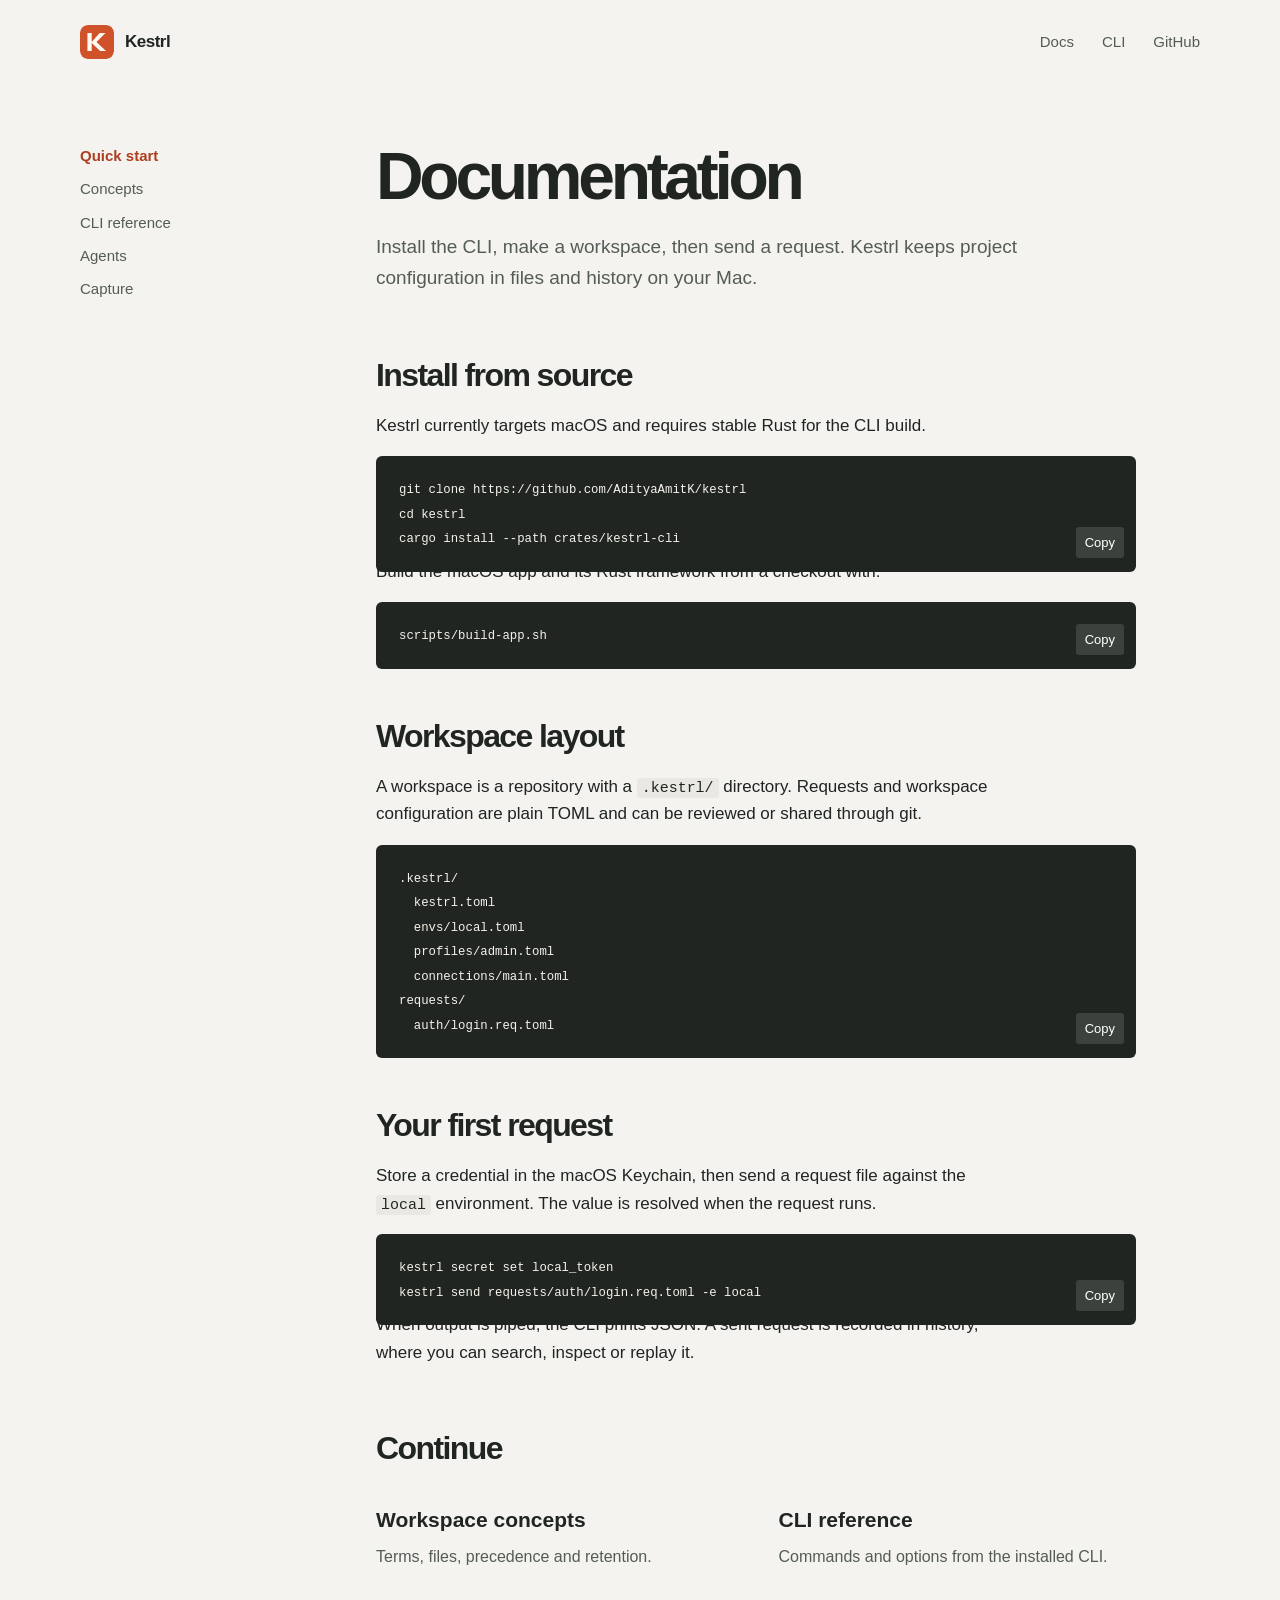
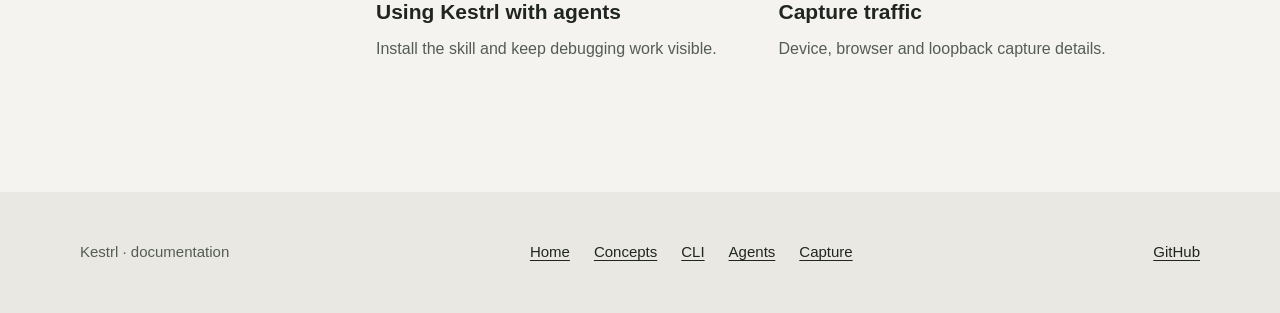
==== site/docs/index.html @ 94e78000 "Add static website and documentation" ====
<!doctype html>
<html lang="en"><head>
  <meta charset="utf-8"><meta name="viewport" content="width=device-width, initial-scale=1"><meta name="color-scheme" content="light">
  <meta name="description" content="Install Kestrl, create a workspace, and send your first request."><title>Documentation — Kestrl</title>
  <link rel="icon" href="../assets/mark.svg" type="image/svg+xml"><link rel="stylesheet" href="../style.css"><script src="../script.js" defer></script>
</head><body>
  <a class="skip-link" href="#main">Skip to content</a>
  <header class="site-header page"><a class="brand" href="../index.html"><img src="../assets/mark.svg" alt=""><span>Kestrl</span></a><nav class="nav" aria-label="Main navigation"><a href="index.html" aria-current="page">Docs</a><a class="optional" href="cli.html">CLI</a><a href="https://github.com/AdityaAmitK/kestrl">GitHub</a></nav></header>
  <main class="page doc-layout" id="main">
    <nav class="doc-nav" aria-label="Documentation"><a href="index.html" aria-current="page">Quick start</a><a href="concepts.html">Concepts</a><a href="cli.html">CLI reference</a><a href="agents.html">Agents</a><a href="capture.html">Capture</a></nav>
    <article class="doc-content">
      <h1>Documentation</h1><p class="lede">Install the CLI, make a workspace, then send a request. Kestrl keeps project configuration in files and history on your Mac.</p>
      <h2>Install from source</h2><p>Kestrl currently targets macOS and requires stable Rust for the CLI build.</p>
      <div class="code-block"><pre><code>git clone https://github.com/AdityaAmitK/kestrl
cd kestrl
cargo install --path crates/kestrl-cli</code></pre><div class="copy-row"><button class="copy-button" type="button" data-copy>Copy</button></div></div>
      <p>Build the macOS app and its Rust framework from a checkout with:</p>
      <div class="code-block"><pre><code>scripts/build-app.sh</code></pre><div class="copy-row"><button class="copy-button" type="button" data-copy>Copy</button></div></div>
      <h2>Workspace layout</h2><p>A workspace is a repository with a <code>.kestrl/</code> directory. Requests and workspace configuration are plain TOML and can be reviewed or shared through git.</p>
      <div class="code-block"><pre><code>.kestrl/
  kestrl.toml
  envs/local.toml
  profiles/admin.toml
  connections/main.toml
requests/
  auth/login.req.toml</code></pre><div class="copy-row"><button class="copy-button" type="button" data-copy>Copy</button></div></div>
      <h2>Your first request</h2><p>Store a credential in the macOS Keychain, then send a request file against the <code>local</code> environment. The value is resolved when the request runs.</p>
      <div class="code-block"><pre><code>kestrl secret set local_token
kestrl send requests/auth/login.req.toml -e local</code></pre><div class="copy-row"><button class="copy-button" type="button" data-copy>Copy</button></div></div>
      <p>When output is piped, the CLI prints JSON. A sent request is recorded in history, where you can search, inspect or replay it.</p>
      <h2>Continue</h2><div class="doc-index">
        <div><a href="concepts.html">Workspace concepts</a><p>Terms, files, precedence and retention.</p></div>
        <div><a href="cli.html">CLI reference</a><p>Commands and options from the installed CLI.</p></div>
        <div><a href="agents.html">Using Kestrl with agents</a><p>Install the skill and keep debugging work visible.</p></div>
        <div><a href="capture.html">Capture traffic</a><p>Device, browser and loopback capture details.</p></div>
      </div>
    </article>
  </main>
  <footer class="site-footer"><div class="page footer-row"><span>Kestrl · documentation</span><nav class="footer-links" aria-label="Footer navigation"><a href="../index.html">Home</a><a href="concepts.html">Concepts</a><a href="cli.html">CLI</a><a href="agents.html">Agents</a><a href="capture.html">Capture</a></nav><a href="https://github.com/AdityaAmitK/kestrl">GitHub</a></div></footer>
</body></html>
---- site/style.css ----
:root {
  color-scheme: light;
  --paper: #f4f3ef;
  --surface: #e9e8e2;
  --ink: #202522;
  --soft: #545c56;
  --accent: #ad3d20;
  --accent-soft: #f5dfd5;
  --code: #202522;
  --code-ink: #f5f2ea;
  --focus: #8f2e16;
  --page: min(1120px, calc(100% - 64px));
  --measure: 68ch;
  font-family: -apple-system, BlinkMacSystemFont, "Segoe UI", sans-serif;
  font-synthesis: none;
  text-rendering: optimizeLegibility;
}

@media (prefers-color-scheme: dark) {
  :root {
    --paper: #181c19;
    --surface: #252b26;
    --ink: #f0f0e9;
    --soft: #bdc5bd;
    --accent: #f08a65;
    --accent-soft: #39251d;
    --code: #101310;
    --code-ink: #eeeee6;
    --focus: #ffad8f;
  }
}

* { box-sizing: border-box; }
html { scroll-behavior: smooth; background: var(--paper); }
body { margin: 0; color: var(--ink); background: var(--paper); font-size: 17px; line-height: 1.62; }
a { color: inherit; text-decoration-thickness: .08em; text-underline-offset: .18em; }
a:hover { color: var(--accent); }
a:focus-visible, button:focus-visible { outline: 3px solid var(--focus); outline-offset: 4px; border-radius: 3px; }
button { color: inherit; font: inherit; }
img, svg { max-width: 100%; }
.skip-link { position: absolute; left: 12px; top: -60px; z-index: 10; padding: 10px 14px; background: var(--ink); color: var(--paper); }
.skip-link:focus { top: 12px; }
.page { width: var(--page); margin-inline: auto; }
.site-header { display: flex; align-items: center; justify-content: space-between; gap: 28px; min-height: 84px; }
.brand { display: inline-flex; align-items: center; gap: 11px; text-decoration: none; font-weight: 700; letter-spacing: -.03em; }
.brand img { width: 34px; height: 34px; border-radius: 8px; }
.nav { display: flex; align-items: center; gap: 28px; color: var(--soft); font-size: 15px; }
.nav a { text-decoration: none; }
.nav .nav-strong { color: var(--ink); }
.hero { display: grid; grid-template-columns: .92fr 1.08fr; gap: 64px; align-items: center; padding: 78px 0 106px; }
.hero-copy { max-width: 560px; }
h1, h2, h3, p { margin-top: 0; }
h1 { max-width: 10ch; margin-bottom: 23px; font-size: clamp(48px, 6vw, 78px); line-height: .99; letter-spacing: -.065em; font-weight: 650; }
.hero-copy > p { max-width: 43ch; margin-bottom: 29px; color: var(--soft); font-size: 19px; }
.actions { display: flex; gap: 24px; align-items: center; }
.action { display: inline-flex; justify-content: center; align-items: center; min-height: 47px; padding: 10px 18px; border-radius: 4px; background: var(--accent); color: #fffaf5; text-decoration: none; font-weight: 650; }
.action:hover { background: var(--ink); color: var(--paper); }
.action-quiet { color: var(--ink); }
.terminal { overflow: hidden; background: var(--code); color: var(--code-ink); border-radius: 8px;  }
.terminal-top { display: flex; justify-content: space-between; align-items: center; padding: 15px 19px; background: #2c322d; color: #c2c8c1; font: 13px/1.3 -apple-system, BlinkMacSystemFont, "Segoe UI", sans-serif; }
.terminal-controls { display: flex; gap: 7px; }
.terminal-controls span { width: 8px; height: 8px; border-radius: 50%; background: #8a928b; }
.terminal pre, pre { max-width: 100%; margin: 0; overflow-x: auto; white-space: pre; tab-size: 2; }
.terminal pre { padding: 24px 24px 25px; font: 13px/1.75 monospace; /* taste-skill-ignore */ }
.terminal .command { color: #ffab84; }
.terminal .comment { color: #abb5ab; }
.terminal .ok { color: #a8d0a9; }
.terminal-caption { margin: 0; padding: 0 24px 21px; color: #bbc3ba; font-size: 13px; }
.section { padding: 86px 0; }
.section-tint { background: var(--surface); }
.section-heading { display: grid; grid-template-columns: .7fr 1.3fr; gap: 48px; align-items: start; margin-bottom: 48px; }
h2 { margin-bottom: 0; font-size: clamp(34px, 4vw, 52px); line-height: 1.06; letter-spacing: -.05em; font-weight: 630; }
.section-heading p { max-width: 54ch; margin-bottom: 0; color: var(--soft); }
.feature-grid { display: grid; grid-template-columns: repeat(3, 1fr); gap: 30px 38px; }
.feature { padding-top: 12px; }
.feature h3 { margin-bottom: 7px; font-size: 20px; letter-spacing: -.025em; }
.feature p { max-width: 35ch; margin-bottom: 0; color: var(--soft); font-size: 16px; }
.demo-wrap { display: grid; grid-template-columns: .72fr 1.28fr; align-items: center; gap: 72px; }
.demo-copy { max-width: 400px; }
.demo-copy h2 { margin-bottom: 19px; }
.demo-copy p { color: var(--soft); }
.actor-picker { display: flex; gap: 8px; margin: 20px 0 27px; }
.actor-picker button { padding: 8px 13px; border: 0; border-radius: 4px; background: var(--surface); cursor: pointer; }
.actor-picker button[aria-pressed="true"] { background: var(--accent); color: #fffaf5; }
.live-output { background: var(--code); color: var(--code-ink); border-radius: 8px; overflow: hidden; }
.live-output header { display: flex; justify-content: space-between; padding: 15px 20px; color: #c2c8c1; background: #2c322d; font-size: 14px; }
.live-output pre { min-height: 285px; padding: 22px; font: 14px/1.8 monospace; /* taste-skill-ignore */ /* taste-skill-ignore */ }
.redacted { color: #ffab84; }
.call-response { display: grid; grid-template-columns: 1fr 1fr; gap: 48px; align-items: start; }
.call-response h2 { max-width: 8ch; }
.call-response p { max-width: 48ch; color: var(--soft); }
.snippet { margin-top: 22px; padding: 21px 23px; background: var(--code); color: var(--code-ink); border-radius: 6px; font: 14px/1.75 monospace; }
.agents-band { padding: 74px 0; background: #282e29; color: #f5f3eb; }
.agents-inner { display: grid; grid-template-columns: .72fr 1.28fr; gap: 72px; align-items: start; }
.agents-band h2 { max-width: 8ch; }
.agents-band p { max-width: 62ch; color: #d4d9d1; }
.agents-band code { color: #ffa987; font: inherit; }
.agent-facts { display: flex; gap: 36px; margin-top: 30px; color: #f5f3eb; }
.agent-facts span { max-width: 19ch; }
.install-layout { display: grid; grid-template-columns: .7fr 1.3fr; gap: 72px; }
.install-layout > div:first-child { max-width: 360px; }
.install-layout p { color: var(--soft); }
.install-layout pre { padding: 21px 23px; background: var(--code); color: var(--code-ink); border-radius: 6px; font: 14px/1.8 monospace; /* taste-skill-ignore */ /* taste-skill-ignore */ }
.copy-row { display: flex; justify-content: flex-end; margin-top: -44px; padding-right: 12px; position: relative; }
.copy-button { border: 0; border-radius: 3px; padding: 5px 9px; background: #3b423d; color: #fff; cursor: pointer; font-size: 13px; }
.doc-layout { display: grid; grid-template-columns: 220px minmax(0, 760px); gap: 76px; align-items: start; padding: 60px 0 130px; }
.doc-nav { position: sticky; top: 25px; display: grid; gap: 9px; font-size: 15px; }
.doc-nav a { text-decoration: none; color: var(--soft); }
.doc-nav a[aria-current="page"] { color: var(--accent); font-weight: 650; }
.doc-content { min-width: 0; }
.doc-content > h1 { max-width: 15ch; font-size: clamp(44px, 5.2vw, 66px); }
.doc-content > p.lede { max-width: 62ch; margin-bottom: 47px; color: var(--soft); font-size: 19px; }
.doc-content h2 { margin: 65px 0 19px; font-size: 32px; }
.doc-content h3 { margin: 32px 0 10px; font-size: 21px; }
.doc-content p, .doc-content li { max-width: var(--measure); }
.doc-content li + li { margin-top: 6px; }
.doc-content code, .inline-code { padding: 2px 5px; border-radius: 3px; background: var(--surface); font: .88em monospace; overflow-wrap: anywhere; }
.doc-content pre { padding: 21px 23px; border-radius: 6px; background: var(--code); color: var(--code-ink); font: 14px/1.75 monospace; }
.doc-content pre code { padding: 0; background: none; }
.doc-content .copy-row { margin-top: -45px; }
.doc-content table { width: 100%; border-collapse: collapse; margin: 25px 0 35px; text-align: left; }
.doc-content th, .doc-content td { padding: 11px 13px; vertical-align: top; border-bottom: 1px solid color-mix(in srgb, var(--soft) 28%, transparent); }
.doc-content th { font-size: 15px; }
.doc-content td:first-child { white-space: nowrap; }
.callout { padding: 20px 23px; border-left: 4px solid var(--accent); background: var(--surface); }
.doc-index { display: grid; grid-template-columns: 1fr 1fr; gap: 25px 45px; margin-top: 38px; }
.doc-index a { display: block; margin-bottom: 7px; font-size: 21px; font-weight: 650; text-decoration: none; }
.doc-index p { margin: 0; color: var(--soft); font-size: 16px; }
.site-footer { padding: 48px 0; background: var(--surface); }
.footer-row { display: flex; justify-content: space-between; align-items: center; gap: 24px; color: var(--soft); font-size: 15px; }
.footer-links { display: flex; gap: 24px; }
.site-footer a { color: var(--ink); }
.screen-reader { position: absolute; width: 1px; height: 1px; padding: 0; margin: -1px; overflow: hidden; clip: rect(0,0,0,0); white-space: nowrap; border: 0; }
@media (max-width: 780px) {
  :root { --page: min(100% - 36px, 600px); }
  .site-header { min-height: 70px; align-items: flex-start; padding: 18px 0; }
  .nav { gap: 14px; flex-wrap: wrap; justify-content: flex-end; font-size: 14px; }
  .nav .optional { display: none; }
  .hero { grid-template-columns: 1fr; gap: 43px; padding: 61px 0 72px; }
  h1 { max-width: 9ch; font-size: clamp(52px, 11vw, 72px); }
  .terminal pre { font-size: 12px; padding: 18px; }
  .section { padding: 64px 0; }
  .section-heading, .demo-wrap, .call-response, .agents-inner, .install-layout { grid-template-columns: 1fr; gap: 26px; }
  .feature-grid { grid-template-columns: 1fr 1fr; gap: 27px 22px; }
  .live-output pre { min-height: 260px; padding: 18px; font-size: 12px; }
  .agent-facts { gap: 18px; flex-wrap: wrap; }
  .doc-layout { grid-template-columns: 1fr; gap: 36px; padding: 40px 0 90px; }
  .doc-nav { position: static; display: flex; flex-wrap: wrap; gap: 10px 21px; }
  .doc-content > h1 { font-size: clamp(43px, 10vw, 61px); }
  .doc-index { grid-template-columns: 1fr; gap: 21px; }
  .footer-row { align-items: flex-start; flex-direction: column; }
  .footer-links { gap: 17px; flex-wrap: wrap; }
}
@media (max-width: 440px) {
  body { font-size: 16px; }
  .site-header { gap: 12px; }
  .brand { gap: 7px; font-size: 15px; }
  .brand img { width: 30px; height: 30px; }
  .nav { max-width: 200px; gap: 12px; }
  .hero { padding-top: 45px; }
  .feature-grid { grid-template-columns: 1fr; }
  .doc-content table { font-size: 14px; }
  .doc-content th, .doc-content td { padding: 9px 7px; }
}
@media (prefers-reduced-motion: reduce) {
  *, *::before, *::after { scroll-behavior: auto !important; animation-duration: .01ms !important; transition-duration: .01ms !important; }
}
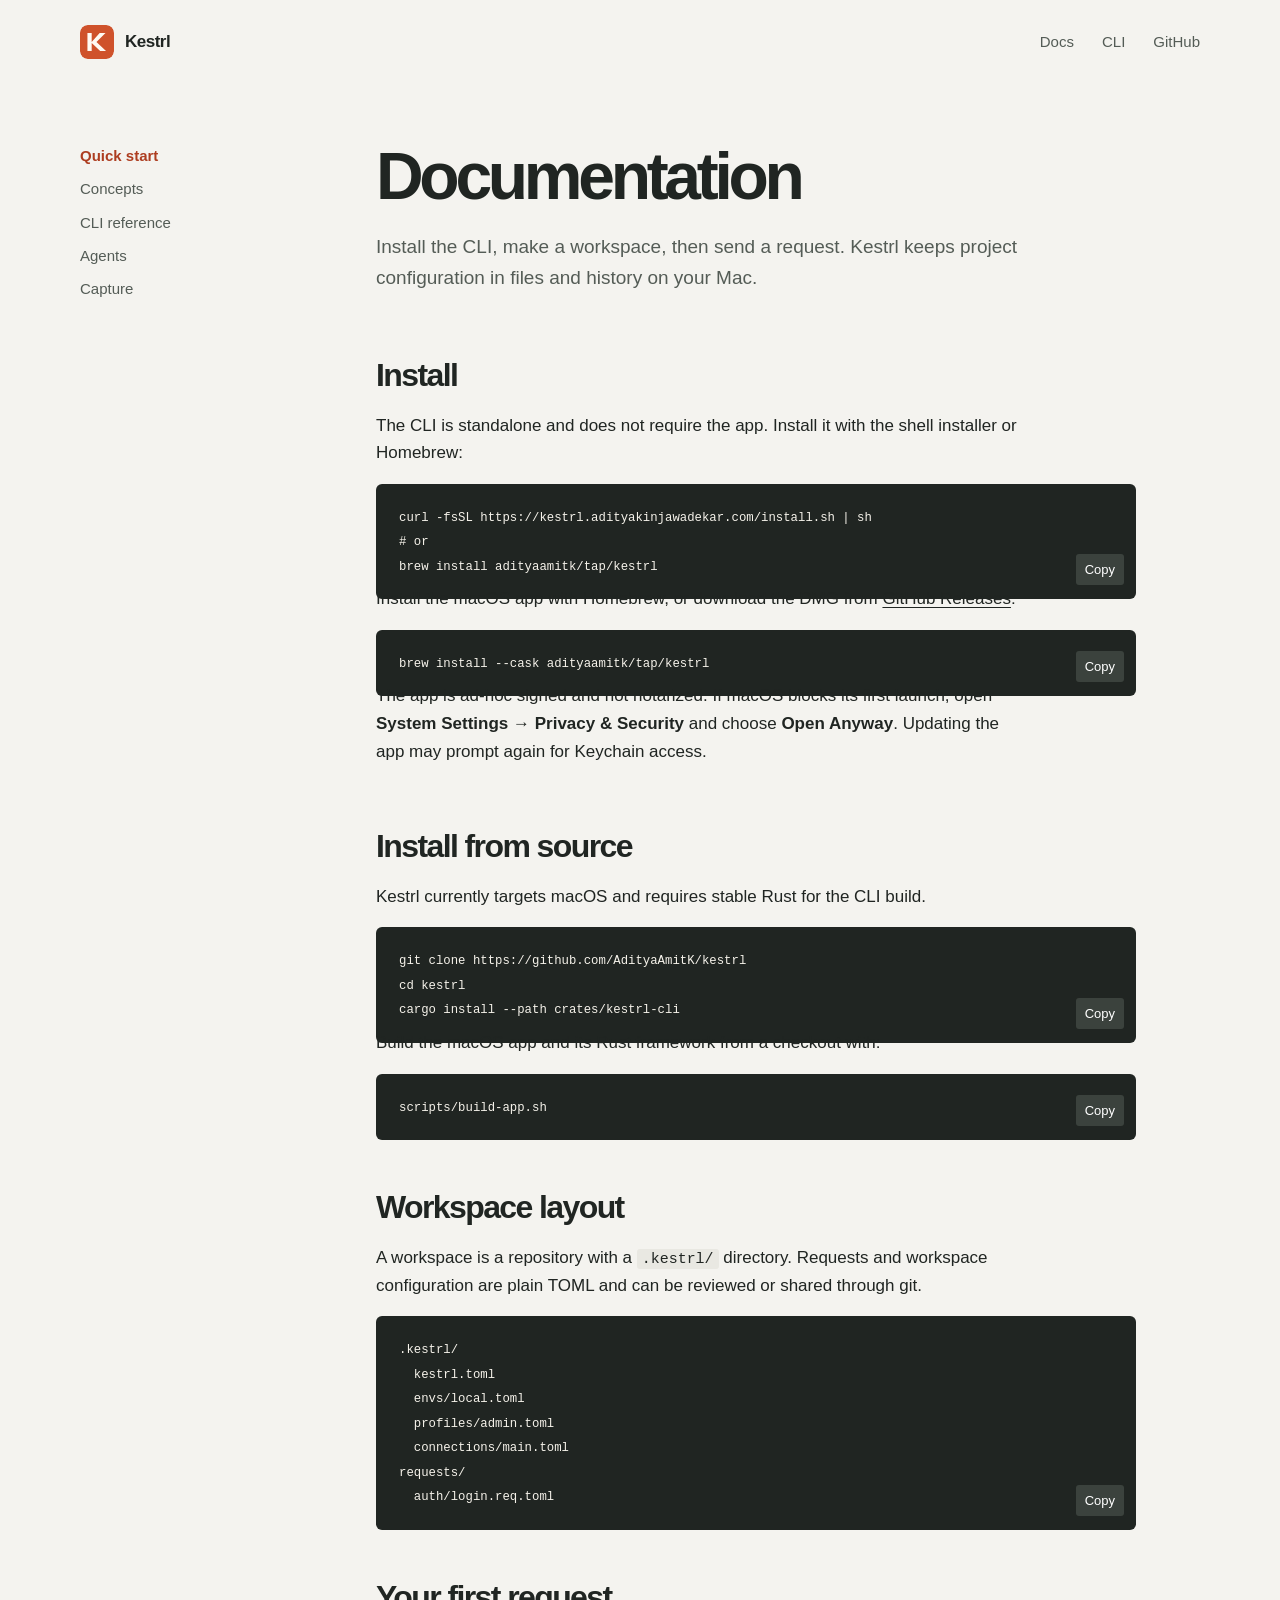
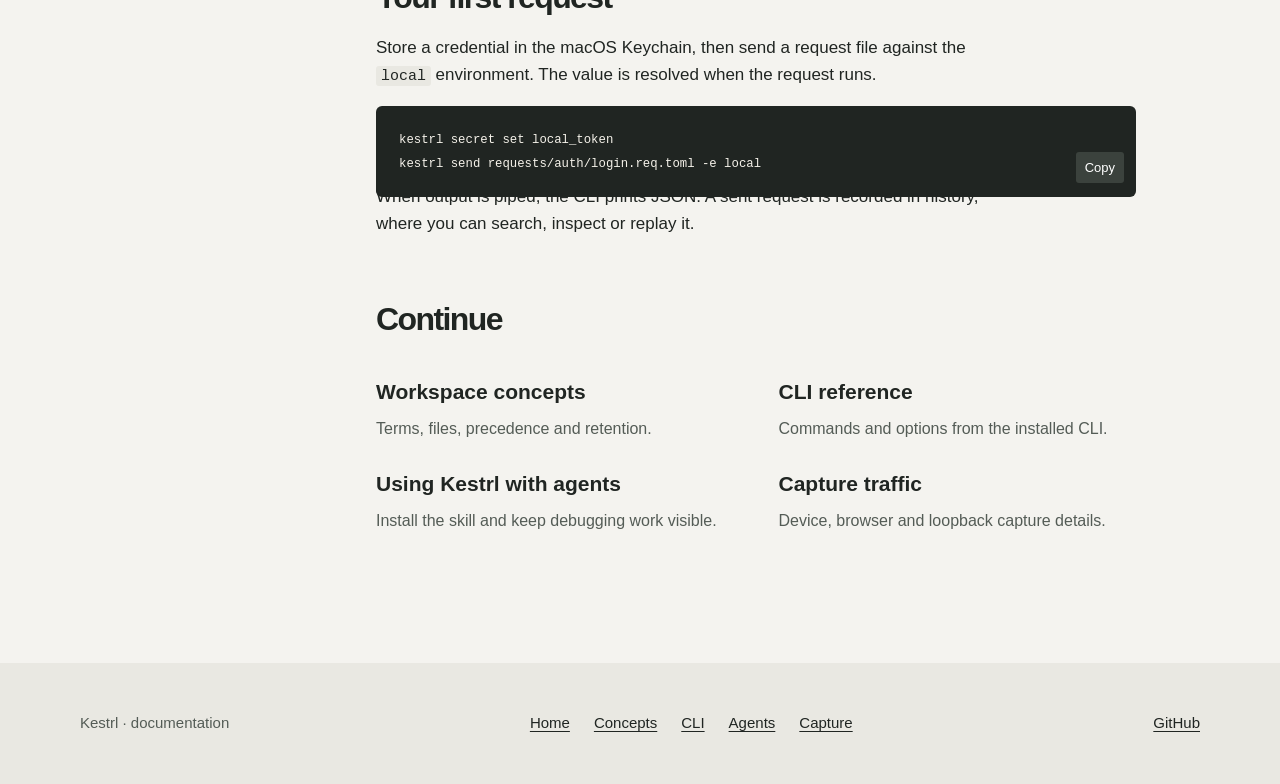
==== commit ddd34beb: "Add unsigned macOS release distribution" ====
--- a/site/docs/index.html
+++ b/site/docs/index.html
@@ -10,6 +10,13 @@
     <nav class="doc-nav" aria-label="Documentation"><a href="index.html" aria-current="page">Quick start</a><a href="concepts.html">Concepts</a><a href="cli.html">CLI reference</a><a href="agents.html">Agents</a><a href="capture.html">Capture</a></nav>
     <article class="doc-content">
       <h1>Documentation</h1><p class="lede">Install the CLI, make a workspace, then send a request. Kestrl keeps project configuration in files and history on your Mac.</p>
+      <h2>Install</h2><p>The CLI is standalone and does not require the app. Install it with the shell installer or Homebrew:</p>
+      <div class="code-block"><pre><code>curl -fsSL https://kestrl.adityakinjawadekar.com/install.sh | sh
+# or
+brew install adityaamitk/tap/kestrl</code></pre><div class="copy-row"><button class="copy-button" type="button" data-copy>Copy</button></div></div>
+      <p>Install the macOS app with Homebrew, or download the DMG from <a href="https://github.com/AdityaAmitK/kestrl/releases">GitHub Releases</a>:</p>
+      <div class="code-block"><pre><code>brew install --cask adityaamitk/tap/kestrl</code></pre><div class="copy-row"><button class="copy-button" type="button" data-copy>Copy</button></div></div>
+      <p>The app is ad-hoc signed and not notarized. If macOS blocks its first launch, open <strong>System Settings → Privacy &amp; Security</strong> and choose <strong>Open Anyway</strong>. Updating the app may prompt again for Keychain access.</p>
       <h2>Install from source</h2><p>Kestrl currently targets macOS and requires stable Rust for the CLI build.</p>
       <div class="code-block"><pre><code>git clone https://github.com/AdityaAmitK/kestrl
 cd kestrl
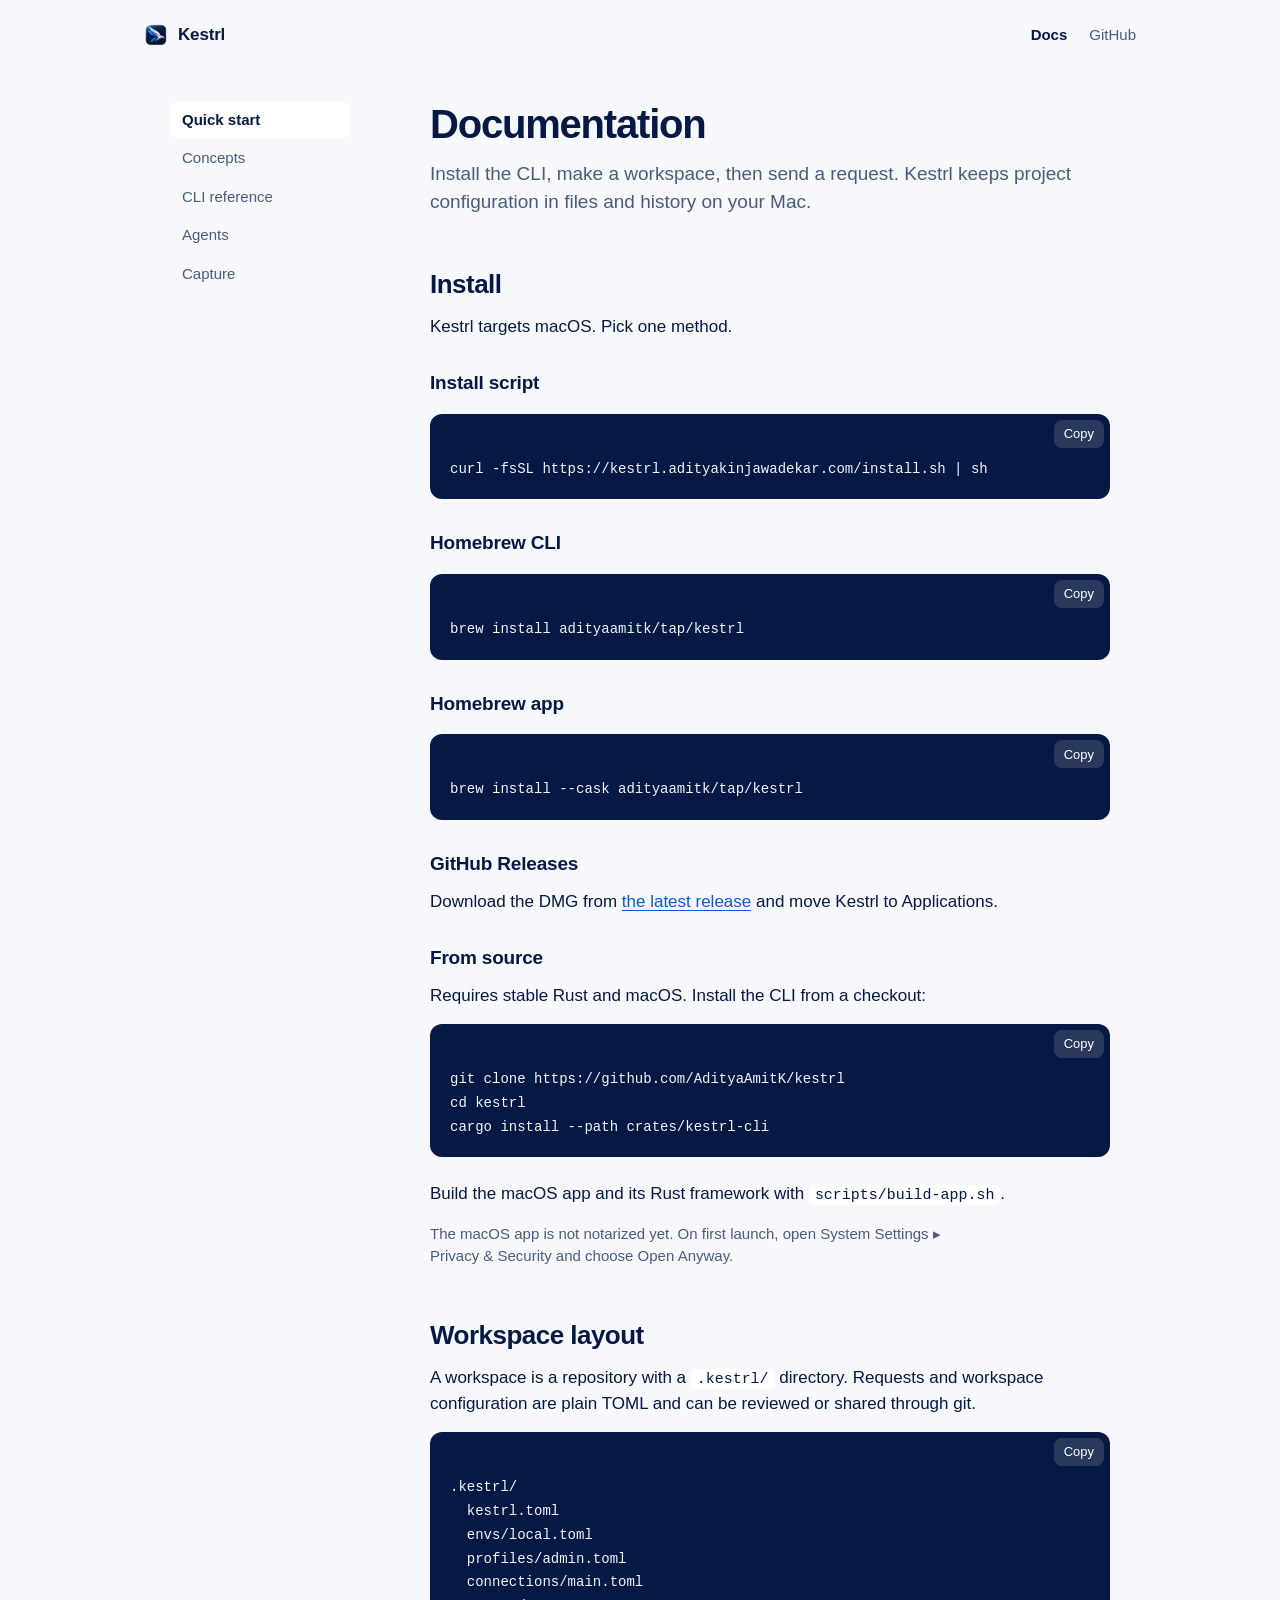
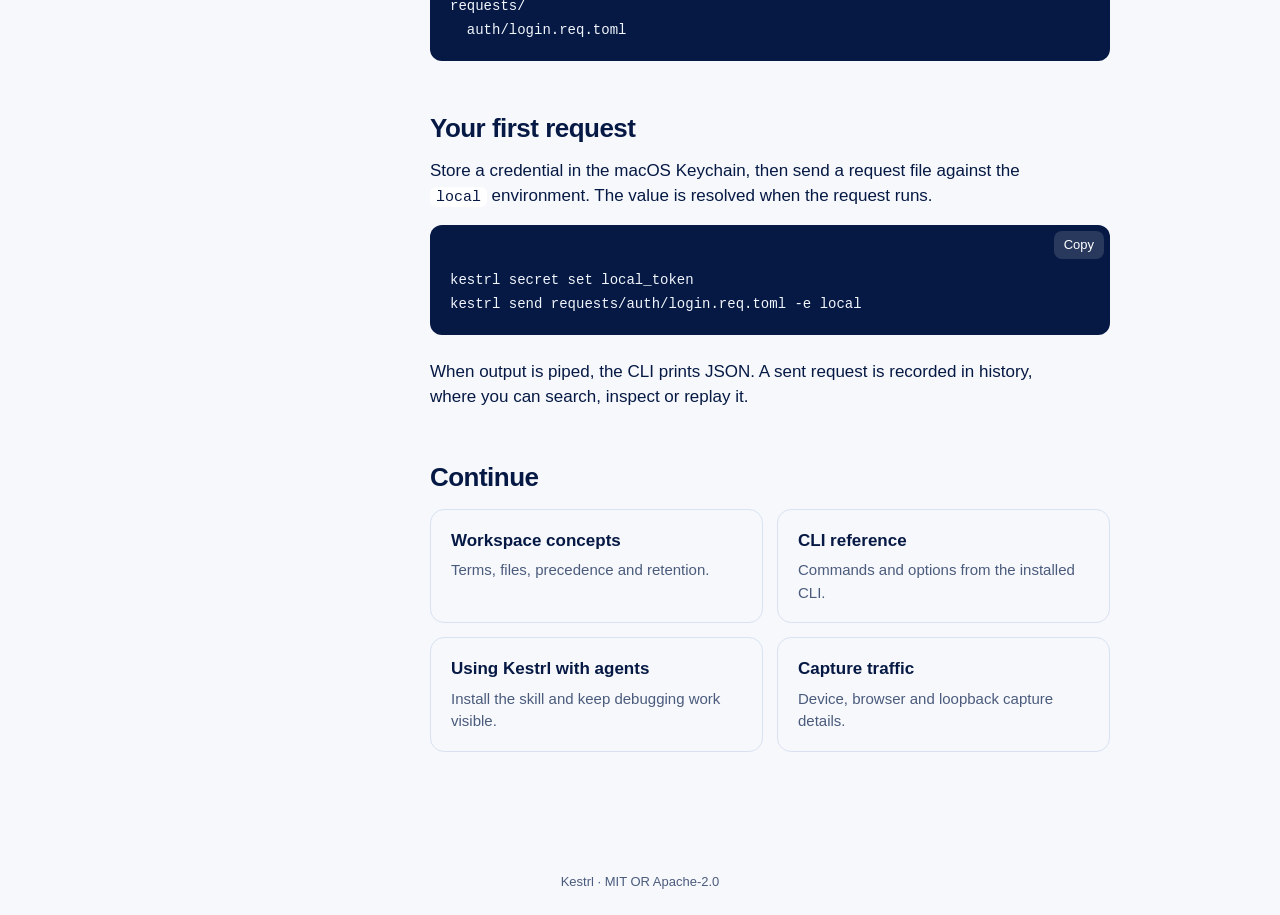
==== commit 817bff58: "Redesign the site around the app icon Replace the orange K mark and the feature-heavy landing page w" ====
--- a/site/docs/index.html
+++ b/site/docs/index.html
@@ -1,28 +1,49 @@
 <!doctype html>
-<html lang="en"><head>
-  <meta charset="utf-8"><meta name="viewport" content="width=device-width, initial-scale=1"><meta name="color-scheme" content="light">
-  <meta name="description" content="Install Kestrl, create a workspace, and send your first request."><title>Documentation — Kestrl</title>
-  <link rel="icon" href="../assets/mark.svg" type="image/svg+xml"><link rel="stylesheet" href="../style.css"><script src="../script.js" defer></script>
-</head><body>
+<html lang="en">
+<head>
+  <meta charset="utf-8">
+  <meta name="viewport" content="width=device-width, initial-scale=1">
+  <meta name="color-scheme" content="light dark">
+  <meta name="theme-color" content="#061944">
+  <meta name="description" content="Install Kestrl, create a workspace, and send your first request.">
+  <meta property="og:title" content="Documentation — Kestrl">
+  <meta property="og:description" content="Install Kestrl, create a workspace, and send your first request.">
+  <meta property="og:type" content="website">
+  <meta property="og:image" content="https://kestrl.adityakinjawadekar.com/assets/icon-512.png">
+  <title>Documentation — Kestrl</title>
+  <link rel="icon" href="../assets/favicon-32.png" sizes="32x32" type="image/png">
+  <link rel="icon" href="../assets/favicon-16.png" sizes="16x16" type="image/png">
+  <link rel="apple-touch-icon" href="../assets/apple-touch-icon.png">
+  <link rel="stylesheet" href="../style.css">
+  <script src="../script.js" defer></script>
+</head>
+<body>
   <a class="skip-link" href="#main">Skip to content</a>
-  <header class="site-header page"><a class="brand" href="../index.html"><img src="../assets/mark.svg" alt=""><span>Kestrl</span></a><nav class="nav" aria-label="Main navigation"><a href="index.html" aria-current="page">Docs</a><a class="optional" href="cli.html">CLI</a><a href="https://github.com/AdityaAmitK/kestrl">GitHub</a></nav></header>
-  <main class="page doc-layout" id="main">
+  <header class="bar">
+    <a class="brand" href="../index.html"><img src="../assets/icon-256.webp" alt="" width="24" height="24"><span>Kestrl</span></a>
+    <nav aria-label="Main navigation"><a href="index.html" aria-current="page">Docs</a><a href="https://github.com/AdityaAmitK/kestrl">GitHub</a></nav>
+  </header>
+  <div class="docs">
     <nav class="doc-nav" aria-label="Documentation"><a href="index.html" aria-current="page">Quick start</a><a href="concepts.html">Concepts</a><a href="cli.html">CLI reference</a><a href="agents.html">Agents</a><a href="capture.html">Capture</a></nav>
-    <article class="doc-content">
-      <h1>Documentation</h1><p class="lede">Install the CLI, make a workspace, then send a request. Kestrl keeps project configuration in files and history on your Mac.</p>
-      <h2>Install</h2><p>The CLI is standalone and does not require the app. Install it with the shell installer or Homebrew:</p>
-      <div class="code-block"><pre><code>curl -fsSL https://kestrl.adityakinjawadekar.com/install.sh | sh
-# or
-brew install adityaamitk/tap/kestrl</code></pre><div class="copy-row"><button class="copy-button" type="button" data-copy>Copy</button></div></div>
-      <p>Install the macOS app with Homebrew, or download the DMG from <a href="https://github.com/AdityaAmitK/kestrl/releases">GitHub Releases</a>:</p>
+    <main id="main">
+    <article class="doc-content">      <h1>Documentation</h1><p class="lede">Install the CLI, make a workspace, then send a request. Kestrl keeps project configuration in files and history on your Mac.</p>
+      <h2>Install</h2>
+      <p>Kestrl targets macOS. Pick one method.</p>
+      <h3>Install script</h3>
+      <div class="code-block"><pre><code>curl -fsSL https://kestrl.adityakinjawadekar.com/install.sh | sh</code></pre><div class="copy-row"><button class="copy-button" type="button" data-copy>Copy</button></div></div>
+      <h3>Homebrew CLI</h3>
+      <div class="code-block"><pre><code>brew install adityaamitk/tap/kestrl</code></pre><div class="copy-row"><button class="copy-button" type="button" data-copy>Copy</button></div></div>
+      <h3>Homebrew app</h3>
       <div class="code-block"><pre><code>brew install --cask adityaamitk/tap/kestrl</code></pre><div class="copy-row"><button class="copy-button" type="button" data-copy>Copy</button></div></div>
-      <p>The app is ad-hoc signed and not notarized. If macOS blocks its first launch, open <strong>System Settings → Privacy &amp; Security</strong> and choose <strong>Open Anyway</strong>. Updating the app may prompt again for Keychain access.</p>
-      <h2>Install from source</h2><p>Kestrl currently targets macOS and requires stable Rust for the CLI build.</p>
+      <h3>GitHub Releases</h3>
+      <p>Download the DMG from <a href="https://github.com/AdityaAmitK/kestrl/releases/latest">the latest release</a> and move Kestrl to Applications.</p>
+      <h3>From source</h3>
+      <p>Requires stable Rust and macOS. Install the CLI from a checkout:</p>
       <div class="code-block"><pre><code>git clone https://github.com/AdityaAmitK/kestrl
 cd kestrl
 cargo install --path crates/kestrl-cli</code></pre><div class="copy-row"><button class="copy-button" type="button" data-copy>Copy</button></div></div>
-      <p>Build the macOS app and its Rust framework from a checkout with:</p>
-      <div class="code-block"><pre><code>scripts/build-app.sh</code></pre><div class="copy-row"><button class="copy-button" type="button" data-copy>Copy</button></div></div>
+      <p>Build the macOS app and its Rust framework with <code>scripts/build-app.sh</code>.</p>
+      <p class="note">The macOS app is not notarized yet. On first launch, open System Settings ▸ Privacy &amp; Security and choose Open Anyway.</p>
       <h2>Workspace layout</h2><p>A workspace is a repository with a <code>.kestrl/</code> directory. Requests and workspace configuration are plain TOML and can be reviewed or shared through git.</p>
       <div class="code-block"><pre><code>.kestrl/
   kestrl.toml
@@ -41,7 +62,10 @@
         <div><a href="agents.html">Using Kestrl with agents</a><p>Install the skill and keep debugging work visible.</p></div>
         <div><a href="capture.html">Capture traffic</a><p>Device, browser and loopback capture details.</p></div>
       </div>
-    </article>
-  </main>
-  <footer class="site-footer"><div class="page footer-row"><span>Kestrl · documentation</span><nav class="footer-links" aria-label="Footer navigation"><a href="../index.html">Home</a><a href="concepts.html">Concepts</a><a href="cli.html">CLI</a><a href="agents.html">Agents</a><a href="capture.html">Capture</a></nav><a href="https://github.com/AdityaAmitK/kestrl">GitHub</a></div></footer>
-</body></html>
+    
+</article>
+    </main>
+  </div>
+  <footer class="site-footer"><p>Kestrl · MIT OR Apache-2.0</p></footer>
+</body>
+</html>
--- a/site/style.css
+++ b/site/style.css
@@ -1,167 +1,115 @@
 :root {
-  color-scheme: light;
-  --paper: #f4f3ef;
-  --surface: #e9e8e2;
-  --ink: #202522;
-  --soft: #545c56;
-  --accent: #ad3d20;
-  --accent-soft: #f5dfd5;
-  --code: #202522;
-  --code-ink: #f5f2ea;
-  --focus: #8f2e16;
-  --page: min(1120px, calc(100% - 64px));
-  --measure: 68ch;
-  font-family: -apple-system, BlinkMacSystemFont, "Segoe UI", sans-serif;
+  color-scheme: light dark;
+  --bg: #f6f8fc;
+  --surface: #ffffff;
+  --ink: #061944;
+  --soft: #4b5b7c;
+  --line: #d9e2f1;
+  --code-bg: #061944;
+  --code-ink: #f1f5fc;
+  --link: #0a5ad6;
+  --fill: #0265f3;
+  --focus: #0265f3;
+  font-family: -apple-system, BlinkMacSystemFont, "SF Pro Text", "Helvetica Neue", sans-serif;
   font-synthesis: none;
-  text-rendering: optimizeLegibility;
+  -webkit-font-smoothing: antialiased;
 }
 
 @media (prefers-color-scheme: dark) {
   :root {
-    --paper: #181c19;
-    --surface: #252b26;
-    --ink: #f0f0e9;
-    --soft: #bdc5bd;
-    --accent: #f08a65;
-    --accent-soft: #39251d;
-    --code: #101310;
-    --code-ink: #eeeee6;
-    --focus: #ffad8f;
+    --bg: #050f2a;
+    --surface: #0a1c48;
+    --ink: #f2f6ff;
+    --soft: #a7b6d4;
+    --line: #1b2e5c;
+    --code-bg: #061944;
+    --code-ink: #eaf1ff;
+    --link: #5aa2ff;
+    --focus: #5aa2ff;
   }
 }
 
 * { box-sizing: border-box; }
-html { scroll-behavior: smooth; background: var(--paper); }
-body { margin: 0; color: var(--ink); background: var(--paper); font-size: 17px; line-height: 1.62; }
-a { color: inherit; text-decoration-thickness: .08em; text-underline-offset: .18em; }
-a:hover { color: var(--accent); }
-a:focus-visible, button:focus-visible { outline: 3px solid var(--focus); outline-offset: 4px; border-radius: 3px; }
-button { color: inherit; font: inherit; }
-img, svg { max-width: 100%; }
-.skip-link { position: absolute; left: 12px; top: -60px; z-index: 10; padding: 10px 14px; background: var(--ink); color: var(--paper); }
-.skip-link:focus { top: 12px; }
-.page { width: var(--page); margin-inline: auto; }
-.site-header { display: flex; align-items: center; justify-content: space-between; gap: 28px; min-height: 84px; }
-.brand { display: inline-flex; align-items: center; gap: 11px; text-decoration: none; font-weight: 700; letter-spacing: -.03em; }
-.brand img { width: 34px; height: 34px; border-radius: 8px; }
-.nav { display: flex; align-items: center; gap: 28px; color: var(--soft); font-size: 15px; }
-.nav a { text-decoration: none; }
-.nav .nav-strong { color: var(--ink); }
-.hero { display: grid; grid-template-columns: .92fr 1.08fr; gap: 64px; align-items: center; padding: 78px 0 106px; }
-.hero-copy { max-width: 560px; }
-h1, h2, h3, p { margin-top: 0; }
-h1 { max-width: 10ch; margin-bottom: 23px; font-size: clamp(48px, 6vw, 78px); line-height: .99; letter-spacing: -.065em; font-weight: 650; }
-.hero-copy > p { max-width: 43ch; margin-bottom: 29px; color: var(--soft); font-size: 19px; }
-.actions { display: flex; gap: 24px; align-items: center; }
-.action { display: inline-flex; justify-content: center; align-items: center; min-height: 47px; padding: 10px 18px; border-radius: 4px; background: var(--accent); color: #fffaf5; text-decoration: none; font-weight: 650; }
-.action:hover { background: var(--ink); color: var(--paper); }
-.action-quiet { color: var(--ink); }
-.terminal { overflow: hidden; background: var(--code); color: var(--code-ink); border-radius: 8px;  }
-.terminal-top { display: flex; justify-content: space-between; align-items: center; padding: 15px 19px; background: #2c322d; color: #c2c8c1; font: 13px/1.3 -apple-system, BlinkMacSystemFont, "Segoe UI", sans-serif; }
-.terminal-controls { display: flex; gap: 7px; }
-.terminal-controls span { width: 8px; height: 8px; border-radius: 50%; background: #8a928b; }
-.terminal pre, pre { max-width: 100%; margin: 0; overflow-x: auto; white-space: pre; tab-size: 2; }
-.terminal pre { padding: 24px 24px 25px; font: 13px/1.75 monospace; /* taste-skill-ignore */ }
-.terminal .command { color: #ffab84; }
-.terminal .comment { color: #abb5ab; }
-.terminal .ok { color: #a8d0a9; }
-.terminal-caption { margin: 0; padding: 0 24px 21px; color: #bbc3ba; font-size: 13px; }
-.section { padding: 86px 0; }
-.section-tint { background: var(--surface); }
-.section-heading { display: grid; grid-template-columns: .7fr 1.3fr; gap: 48px; align-items: start; margin-bottom: 48px; }
-h2 { margin-bottom: 0; font-size: clamp(34px, 4vw, 52px); line-height: 1.06; letter-spacing: -.05em; font-weight: 630; }
-.section-heading p { max-width: 54ch; margin-bottom: 0; color: var(--soft); }
-.feature-grid { display: grid; grid-template-columns: repeat(3, 1fr); gap: 30px 38px; }
-.feature { padding-top: 12px; }
-.feature h3 { margin-bottom: 7px; font-size: 20px; letter-spacing: -.025em; }
-.feature p { max-width: 35ch; margin-bottom: 0; color: var(--soft); font-size: 16px; }
-.demo-wrap { display: grid; grid-template-columns: .72fr 1.28fr; align-items: center; gap: 72px; }
-.demo-copy { max-width: 400px; }
-.demo-copy h2 { margin-bottom: 19px; }
-.demo-copy p { color: var(--soft); }
-.actor-picker { display: flex; gap: 8px; margin: 20px 0 27px; }
-.actor-picker button { padding: 8px 13px; border: 0; border-radius: 4px; background: var(--surface); cursor: pointer; }
-.actor-picker button[aria-pressed="true"] { background: var(--accent); color: #fffaf5; }
-.live-output { background: var(--code); color: var(--code-ink); border-radius: 8px; overflow: hidden; }
-.live-output header { display: flex; justify-content: space-between; padding: 15px 20px; color: #c2c8c1; background: #2c322d; font-size: 14px; }
-.live-output pre { min-height: 285px; padding: 22px; font: 14px/1.8 monospace; /* taste-skill-ignore */ /* taste-skill-ignore */ }
-.redacted { color: #ffab84; }
-.call-response { display: grid; grid-template-columns: 1fr 1fr; gap: 48px; align-items: start; }
-.call-response h2 { max-width: 8ch; }
-.call-response p { max-width: 48ch; color: var(--soft); }
-.snippet { margin-top: 22px; padding: 21px 23px; background: var(--code); color: var(--code-ink); border-radius: 6px; font: 14px/1.75 monospace; }
-.agents-band { padding: 74px 0; background: #282e29; color: #f5f3eb; }
-.agents-inner { display: grid; grid-template-columns: .72fr 1.28fr; gap: 72px; align-items: start; }
-.agents-band h2 { max-width: 8ch; }
-.agents-band p { max-width: 62ch; color: #d4d9d1; }
-.agents-band code { color: #ffa987; font: inherit; }
-.agent-facts { display: flex; gap: 36px; margin-top: 30px; color: #f5f3eb; }
-.agent-facts span { max-width: 19ch; }
-.install-layout { display: grid; grid-template-columns: .7fr 1.3fr; gap: 72px; }
-.install-layout > div:first-child { max-width: 360px; }
-.install-layout p { color: var(--soft); }
-.install-layout pre { padding: 21px 23px; background: var(--code); color: var(--code-ink); border-radius: 6px; font: 14px/1.8 monospace; /* taste-skill-ignore */ /* taste-skill-ignore */ }
-.copy-row { display: flex; justify-content: flex-end; margin-top: -44px; padding-right: 12px; position: relative; }
-.copy-button { border: 0; border-radius: 3px; padding: 5px 9px; background: #3b423d; color: #fff; cursor: pointer; font-size: 13px; }
-.doc-layout { display: grid; grid-template-columns: 220px minmax(0, 760px); gap: 76px; align-items: start; padding: 60px 0 130px; }
-.doc-nav { position: sticky; top: 25px; display: grid; gap: 9px; font-size: 15px; }
-.doc-nav a { text-decoration: none; color: var(--soft); }
-.doc-nav a[aria-current="page"] { color: var(--accent); font-weight: 650; }
+body { display: flex; flex-direction: column; min-height: 100vh; min-height: 100svh; margin: 0; background: var(--bg); color: var(--ink); font-size: 17px; line-height: 1.5; }
+a { color: var(--link); text-underline-offset: .2em; }
+:focus-visible { outline: 3px solid var(--focus); outline-offset: 3px; border-radius: 4px; }
+h1, h2, h3, p { margin: 0; }
+button { font: inherit; color: inherit; }
+img { display: block; max-width: 100%; }
+code, pre { font-family: ui-monospace, SFMono-Regular, Menlo, monospace; }
+.skip-link { position: absolute; left: 16px; top: -64px; padding: 10px 14px; border-radius: 8px; background: var(--fill); color: #fff; text-decoration: none; }
+.skip-link:focus { top: 16px; }
+.copy-button { flex: none; min-height: 40px; padding: 0 16px; border: 0; border-radius: 12px; background: var(--fill); color: #fff; font-size: 15px; font-weight: 600; cursor: pointer; }
+
+/* Landing */
+.intro { flex: 1; display: flex; flex-direction: column; align-items: center; justify-content: center; padding: 56px 24px; text-align: center; }
+.app-icon { width: 184px; height: 184px; filter: drop-shadow(0 18px 28px rgb(5 19 47 / .24)); }
+.intro h1 { margin-top: 32px; font-size: 44px; font-weight: 600; letter-spacing: -.03em; line-height: 1.1; }
+.tagline { max-width: 30ch; margin-top: 12px; color: var(--soft); font-size: 21px; line-height: 1.4; text-wrap: balance; }
+.install { display: flex; align-items: center; gap: 12px; max-width: 100%; margin-top: 36px; padding: 8px 8px 8px 18px; border: 1px solid var(--line); border-radius: 16px; background: var(--surface); }
+.install code { min-width: 0; overflow-wrap: anywhere; font-size: 15px; line-height: 1.4; text-align: left; }
+.alt { margin-top: 18px; color: var(--soft); font-size: 15px; text-wrap: balance; }
+.alt code { color: var(--ink); font-size: 14px; }
+.quiet-links { display: flex; gap: 28px; margin-top: 28px; font-size: 16px; }
+.quiet-links a { color: var(--soft); text-decoration: none; }
+.quiet-links a:hover { color: var(--ink); text-decoration: underline; text-underline-offset: .2em; }
+.site-footer { padding: 24px; color: var(--soft); font-size: 13px; text-align: center; }
+.site-footer p { margin: 0; }
+
+/* Docs */
+.bar { display: flex; align-items: center; justify-content: space-between; gap: 24px; width: 100%; max-width: 1040px; margin: 0 auto; padding: 22px 24px; }
+.brand { display: inline-flex; align-items: center; gap: 10px; color: var(--ink); font-size: 17px; font-weight: 600; letter-spacing: -.01em; text-decoration: none; }
+.brand img { width: 24px; height: 24px; }
+.bar nav { display: flex; gap: 22px; font-size: 15px; }
+.bar nav a { color: var(--soft); text-decoration: none; }
+.bar nav a:hover, .bar nav a[aria-current="page"] { color: var(--ink); }
+.bar nav a[aria-current="page"] { font-weight: 600; }
+.docs { display: grid; grid-template-columns: 180px minmax(0, 680px); gap: 80px; justify-content: center; width: 100%; max-width: 1040px; margin: 0 auto; padding: 32px 24px 96px; }
+.doc-nav { position: sticky; top: 32px; align-self: start; display: grid; gap: 2px; font-size: 15px; }
+.doc-nav a { padding: 7px 12px; border-radius: 8px; color: var(--soft); text-decoration: none; }
+.doc-nav a:hover { color: var(--ink); }
+.doc-nav a[aria-current="page"] { background: var(--surface); color: var(--ink); font-weight: 600; }
 .doc-content { min-width: 0; }
-.doc-content > h1 { max-width: 15ch; font-size: clamp(44px, 5.2vw, 66px); }
-.doc-content > p.lede { max-width: 62ch; margin-bottom: 47px; color: var(--soft); font-size: 19px; }
-.doc-content h2 { margin: 65px 0 19px; font-size: 32px; }
-.doc-content h3 { margin: 32px 0 10px; font-size: 21px; }
-.doc-content p, .doc-content li { max-width: var(--measure); }
-.doc-content li + li { margin-top: 6px; }
-.doc-content code, .inline-code { padding: 2px 5px; border-radius: 3px; background: var(--surface); font: .88em monospace; overflow-wrap: anywhere; }
-.doc-content pre { padding: 21px 23px; border-radius: 6px; background: var(--code); color: var(--code-ink); font: 14px/1.75 monospace; }
-.doc-content pre code { padding: 0; background: none; }
-.doc-content .copy-row { margin-top: -45px; }
-.doc-content table { width: 100%; border-collapse: collapse; margin: 25px 0 35px; text-align: left; }
-.doc-content th, .doc-content td { padding: 11px 13px; vertical-align: top; border-bottom: 1px solid color-mix(in srgb, var(--soft) 28%, transparent); }
-.doc-content th { font-size: 15px; }
+.doc-content h1 { font-size: 40px; font-weight: 650; letter-spacing: -.03em; line-height: 1.1; }
+.doc-content .lede { margin-top: 14px; margin-bottom: 40px; color: var(--soft); font-size: 19px; }
+.doc-content h2 { margin: 52px 0 14px; font-size: 26px; font-weight: 620; letter-spacing: -.02em; line-height: 1.2; }
+.doc-content h3 { margin: 30px 0 10px; font-size: 19px; font-weight: 600; letter-spacing: -.01em; }
+.doc-content p, .doc-content li { max-width: 66ch; }
+.doc-content p { margin: 0 0 16px; }
+.doc-content ul { margin: 0 0 16px; padding-left: 22px; }
+.doc-content li + li { margin-top: 8px; }
+.doc-content code { padding: 2px 6px; border-radius: 6px; background: var(--surface); font-size: .88em; overflow-wrap: anywhere; }
+.doc-content a { text-decoration-thickness: .08em; }
+.doc-content table { width: 100%; margin: 20px 0 32px; border-collapse: collapse; font-size: 15px; text-align: left; }
+.doc-content th, .doc-content td { padding: 10px 12px; vertical-align: top; border-bottom: 1px solid var(--line); }
 .doc-content td:first-child { white-space: nowrap; }
-.callout { padding: 20px 23px; border-left: 4px solid var(--accent); background: var(--surface); }
-.doc-index { display: grid; grid-template-columns: 1fr 1fr; gap: 25px 45px; margin-top: 38px; }
-.doc-index a { display: block; margin-bottom: 7px; font-size: 21px; font-weight: 650; text-decoration: none; }
-.doc-index p { margin: 0; color: var(--soft); font-size: 16px; }
-.site-footer { padding: 48px 0; background: var(--surface); }
-.footer-row { display: flex; justify-content: space-between; align-items: center; gap: 24px; color: var(--soft); font-size: 15px; }
-.footer-links { display: flex; gap: 24px; }
-.site-footer a { color: var(--ink); }
-.screen-reader { position: absolute; width: 1px; height: 1px; padding: 0; margin: -1px; overflow: hidden; clip: rect(0,0,0,0); white-space: nowrap; border: 0; }
+.code-block { display: flex; flex-direction: column-reverse; margin: 16px 0 24px; overflow: hidden; border-radius: 12px; background: var(--code-bg); color: var(--code-ink); }
+.code-block pre { margin: 0; padding: 10px 20px 18px; overflow-x: auto; font-size: 14px; line-height: 1.7; }
+.code-block code { padding: 0; border-radius: 0; background: none; font-size: inherit; overflow-wrap: normal; }
+.copy-row { display: flex; justify-content: flex-end; padding: 6px 6px 0; }
+.code-block .copy-button { min-height: 28px; padding: 0 10px; border-radius: 8px; background: rgb(255 255 255 / .14); font-size: 13px; font-weight: 500; }
+.callout { margin: 24px 0; padding: 16px 18px; border-radius: 12px; background: var(--surface); }
+.note { color: var(--soft); font-size: 15px; }
+.doc-index { display: grid; grid-template-columns: 1fr 1fr; gap: 14px; margin-top: 16px; }
+.doc-index > div { padding: 18px 20px; border: 1px solid var(--line); border-radius: 14px; }
+.doc-index a { color: var(--ink); font-size: 17px; font-weight: 600; text-decoration: none; }
+.doc-index a:hover { text-decoration: underline; }
+.doc-index p { margin: 6px 0 0; color: var(--soft); font-size: 15px; }
+
+@media (max-width: 480px) {
+  .intro { padding: 48px 20px; }
+  .intro h1 { font-size: 36px; }
+  .tagline { font-size: 19px; }
+  .install { flex-direction: column; align-items: stretch; padding: 14px; }
+  .install code { font-size: 14px; }
+  .copy-button { width: 100%; }
+  .bar { padding: 18px 20px; }
+}
+
 @media (max-width: 780px) {
-  :root { --page: min(100% - 36px, 600px); }
-  .site-header { min-height: 70px; align-items: flex-start; padding: 18px 0; }
-  .nav { gap: 14px; flex-wrap: wrap; justify-content: flex-end; font-size: 14px; }
-  .nav .optional { display: none; }
-  .hero { grid-template-columns: 1fr; gap: 43px; padding: 61px 0 72px; }
-  h1 { max-width: 9ch; font-size: clamp(52px, 11vw, 72px); }
-  .terminal pre { font-size: 12px; padding: 18px; }
-  .section { padding: 64px 0; }
-  .section-heading, .demo-wrap, .call-response, .agents-inner, .install-layout { grid-template-columns: 1fr; gap: 26px; }
-  .feature-grid { grid-template-columns: 1fr 1fr; gap: 27px 22px; }
-  .live-output pre { min-height: 260px; padding: 18px; font-size: 12px; }
-  .agent-facts { gap: 18px; flex-wrap: wrap; }
-  .doc-layout { grid-template-columns: 1fr; gap: 36px; padding: 40px 0 90px; }
-  .doc-nav { position: static; display: flex; flex-wrap: wrap; gap: 10px 21px; }
-  .doc-content > h1 { font-size: clamp(43px, 10vw, 61px); }
-  .doc-index { grid-template-columns: 1fr; gap: 21px; }
-  .footer-row { align-items: flex-start; flex-direction: column; }
-  .footer-links { gap: 17px; flex-wrap: wrap; }
+  .docs { grid-template-columns: 1fr; gap: 28px; padding: 16px 20px 72px; }
+  .doc-nav { position: static; display: flex; flex-wrap: wrap; gap: 4px; }
+  .doc-content h1 { font-size: 34px; }
+  .doc-content table { display: block; overflow-x: auto; }
+  .doc-index { grid-template-columns: 1fr; }
 }
-@media (max-width: 440px) {
-  body { font-size: 16px; }
-  .site-header { gap: 12px; }
-  .brand { gap: 7px; font-size: 15px; }
-  .brand img { width: 30px; height: 30px; }
-  .nav { max-width: 200px; gap: 12px; }
-  .hero { padding-top: 45px; }
-  .feature-grid { grid-template-columns: 1fr; }
-  .doc-content table { font-size: 14px; }
-  .doc-content th, .doc-content td { padding: 9px 7px; }
-}
-@media (prefers-reduced-motion: reduce) {
-  *, *::before, *::after { scroll-behavior: auto !important; animation-duration: .01ms !important; transition-duration: .01ms !important; }
-}
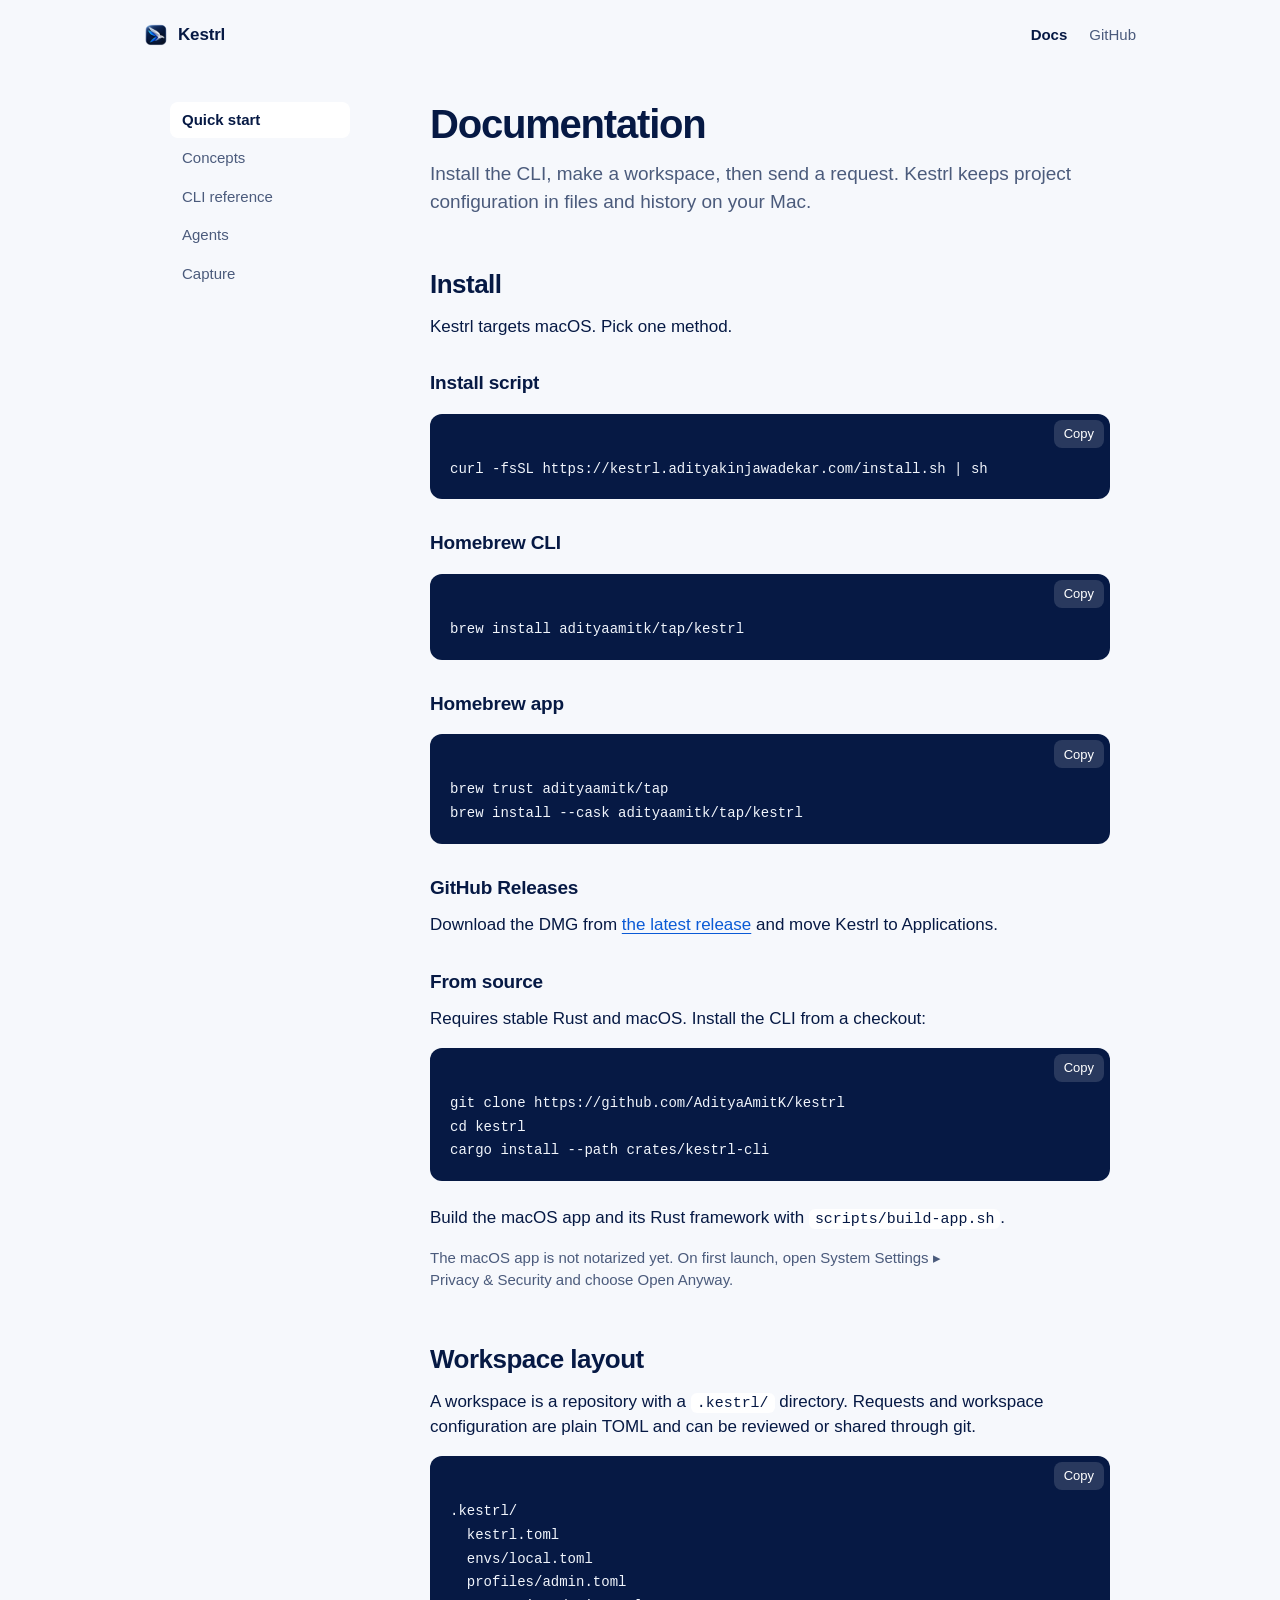
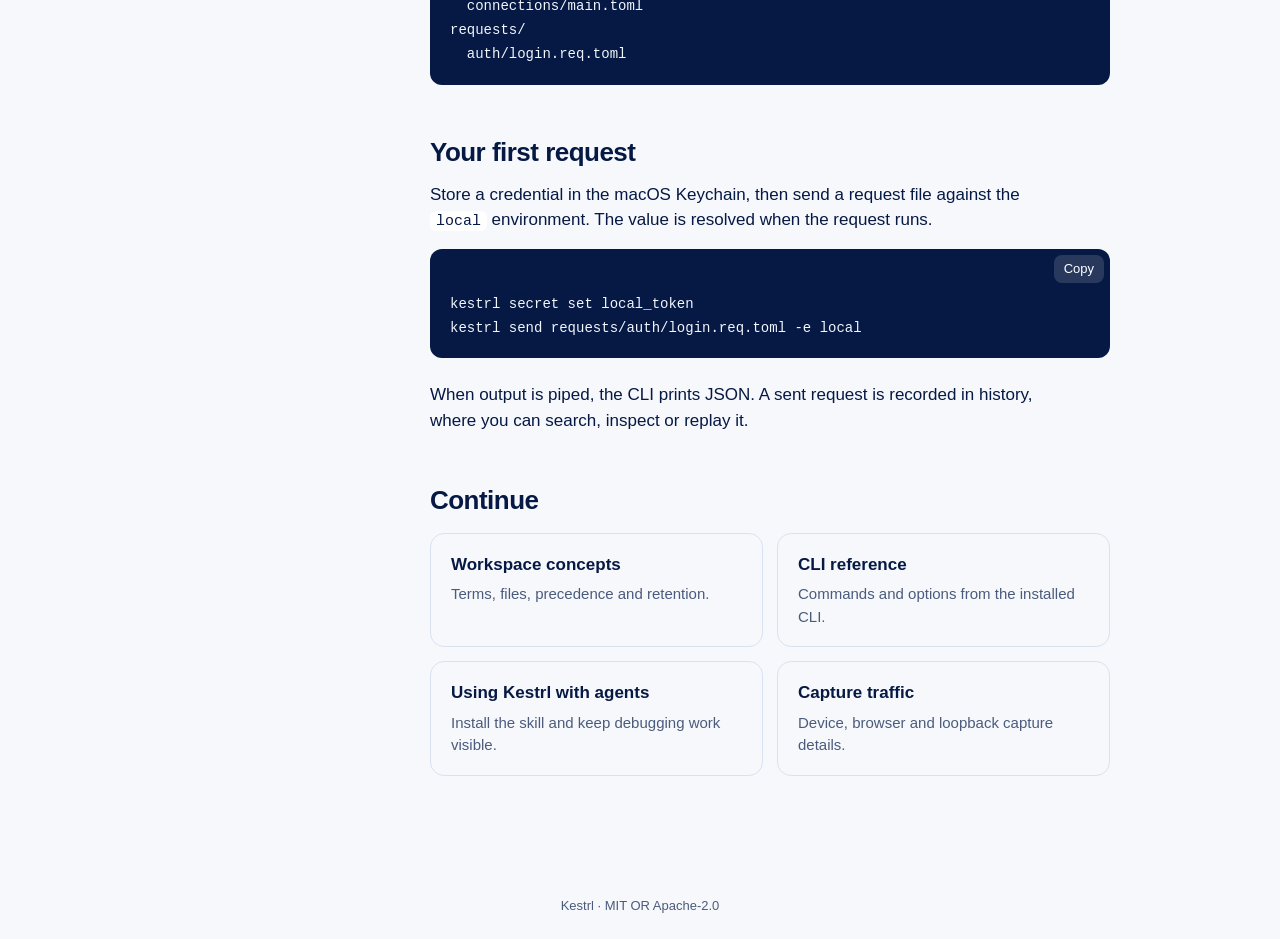
==== commit d16092e2: "Build a universal release app; document brew trust for the cask" ====
--- a/site/docs/index.html
+++ b/site/docs/index.html
@@ -34,7 +34,8 @@
       <h3>Homebrew CLI</h3>
       <div class="code-block"><pre><code>brew install adityaamitk/tap/kestrl</code></pre><div class="copy-row"><button class="copy-button" type="button" data-copy>Copy</button></div></div>
       <h3>Homebrew app</h3>
-      <div class="code-block"><pre><code>brew install --cask adityaamitk/tap/kestrl</code></pre><div class="copy-row"><button class="copy-button" type="button" data-copy>Copy</button></div></div>
+      <div class="code-block"><pre><code>brew trust adityaamitk/tap
+brew install --cask adityaamitk/tap/kestrl</code></pre><div class="copy-row"><button class="copy-button" type="button" data-copy>Copy</button></div></div>
       <h3>GitHub Releases</h3>
       <p>Download the DMG from <a href="https://github.com/AdityaAmitK/kestrl/releases/latest">the latest release</a> and move Kestrl to Applications.</p>
       <h3>From source</h3>
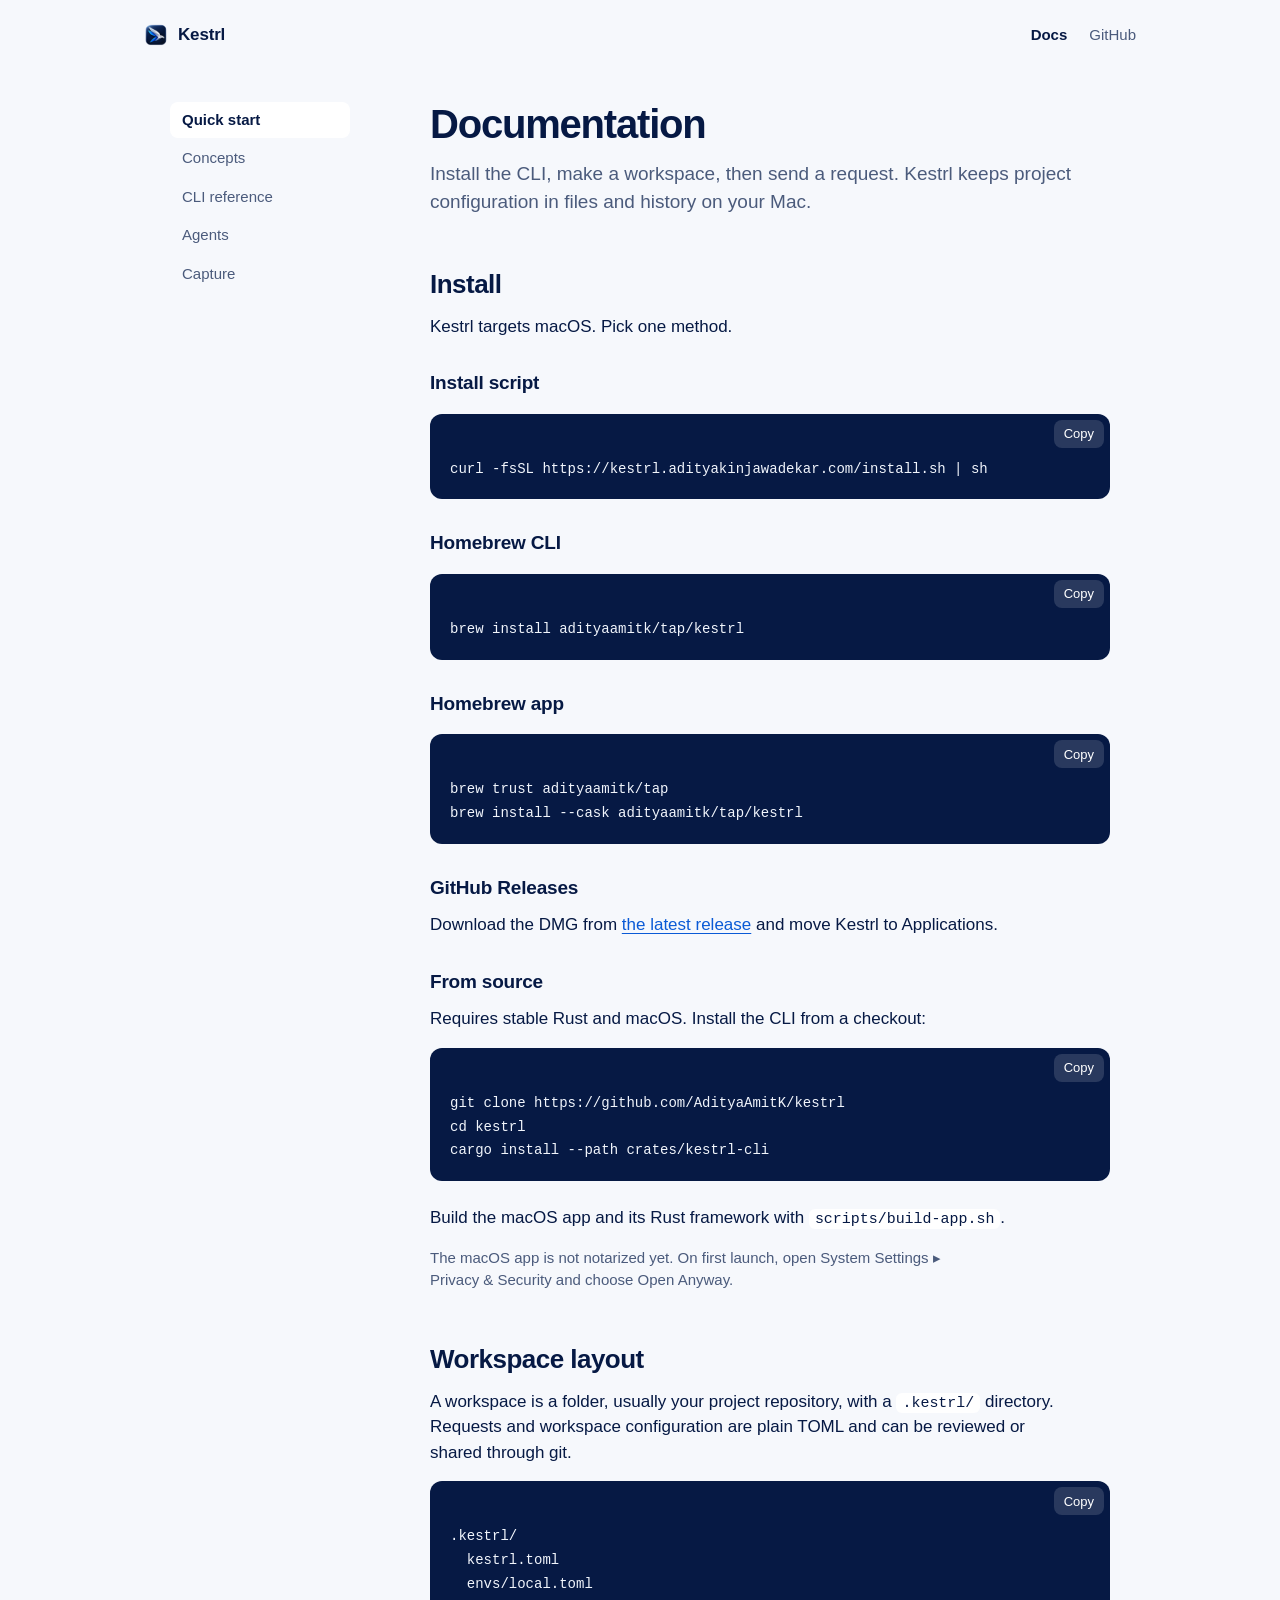
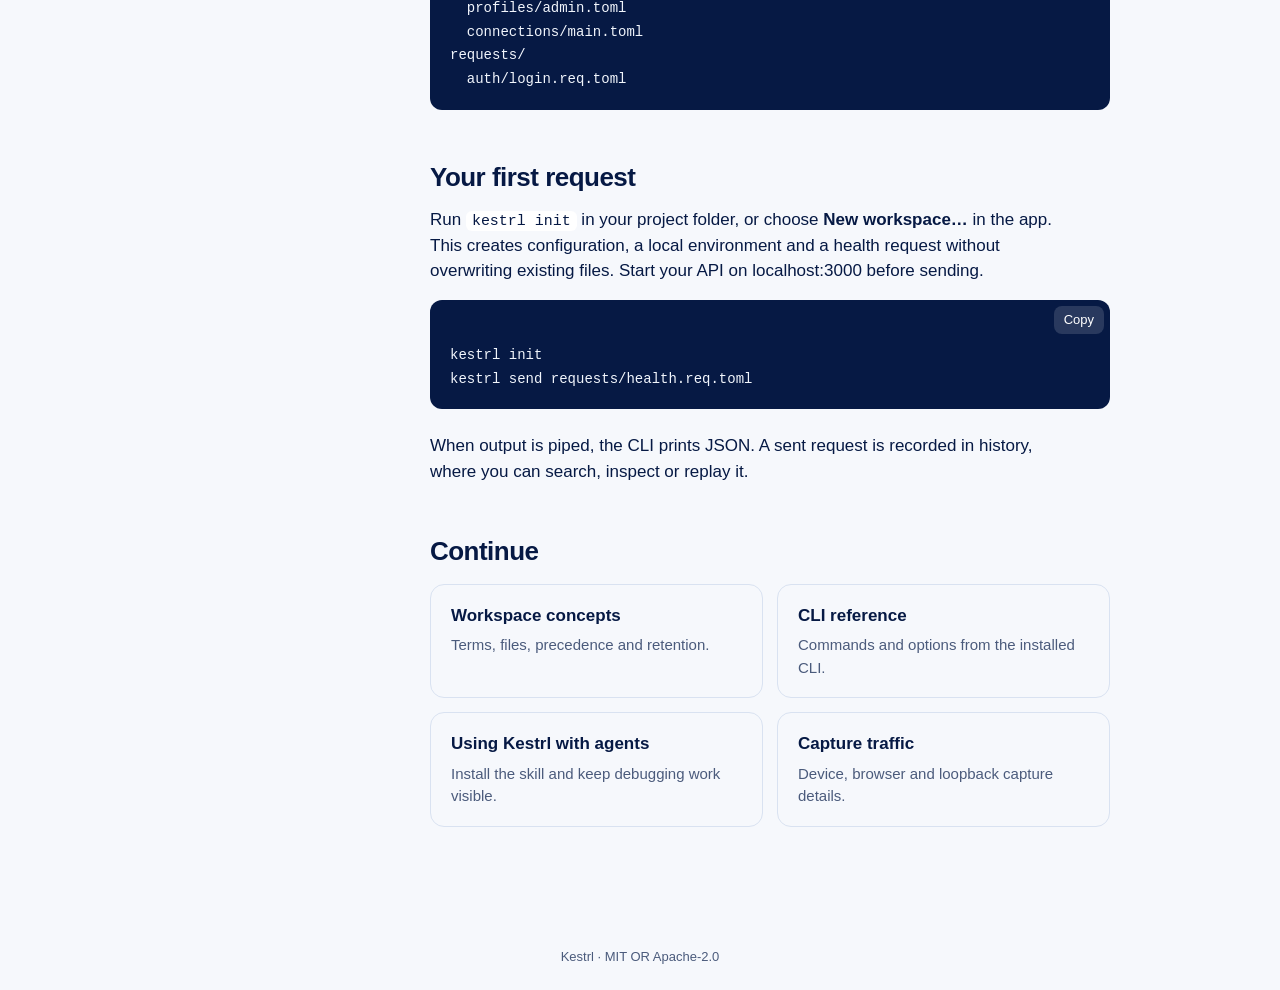
==== commit 6ef2685a: "feat: create starter workspaces from CLI and app" ====
--- a/site/docs/index.html
+++ b/site/docs/index.html
@@ -45,7 +45,7 @@
 cargo install --path crates/kestrl-cli</code></pre><div class="copy-row"><button class="copy-button" type="button" data-copy>Copy</button></div></div>
       <p>Build the macOS app and its Rust framework with <code>scripts/build-app.sh</code>.</p>
       <p class="note">The macOS app is not notarized yet. On first launch, open System Settings ▸ Privacy &amp; Security and choose Open Anyway.</p>
-      <h2>Workspace layout</h2><p>A workspace is a repository with a <code>.kestrl/</code> directory. Requests and workspace configuration are plain TOML and can be reviewed or shared through git.</p>
+      <h2>Workspace layout</h2><p>A workspace is a folder, usually your project repository, with a <code>.kestrl/</code> directory. Requests and workspace configuration are plain TOML and can be reviewed or shared through git.</p>
       <div class="code-block"><pre><code>.kestrl/
   kestrl.toml
   envs/local.toml
@@ -53,9 +53,9 @@
   connections/main.toml
 requests/
   auth/login.req.toml</code></pre><div class="copy-row"><button class="copy-button" type="button" data-copy>Copy</button></div></div>
-      <h2>Your first request</h2><p>Store a credential in the macOS Keychain, then send a request file against the <code>local</code> environment. The value is resolved when the request runs.</p>
-      <div class="code-block"><pre><code>kestrl secret set local_token
-kestrl send requests/auth/login.req.toml -e local</code></pre><div class="copy-row"><button class="copy-button" type="button" data-copy>Copy</button></div></div>
+      <h2>Your first request</h2><p>Run <code>kestrl init</code> in your project folder, or choose <strong>New workspace…</strong> in the app. This creates configuration, a local environment and a health request without overwriting existing files. Start your API on localhost:3000 before sending.</p>
+      <div class="code-block"><pre><code>kestrl init
+kestrl send requests/health.req.toml</code></pre><div class="copy-row"><button class="copy-button" type="button" data-copy>Copy</button></div></div>
       <p>When output is piped, the CLI prints JSON. A sent request is recorded in history, where you can search, inspect or replay it.</p>
       <h2>Continue</h2><div class="doc-index">
         <div><a href="concepts.html">Workspace concepts</a><p>Terms, files, precedence and retention.</p></div>
--- a/site/style.css
+++ b/site/style.css
@@ -42,7 +42,7 @@
 .copy-button { flex: none; min-height: 40px; padding: 0 16px; border: 0; border-radius: 12px; background: var(--fill); color: #fff; font-size: 15px; font-weight: 600; cursor: pointer; }
 
 /* Landing */
-.intro { flex: 1; display: flex; flex-direction: column; align-items: center; justify-content: center; padding: 56px 24px; text-align: center; }
+.intro { flex: none; display: flex; flex-direction: column; align-items: center; justify-content: center; padding: 56px 24px; text-align: center; }
 .app-icon { width: 184px; height: 184px; filter: drop-shadow(0 18px 28px rgb(5 19 47 / .24)); }
 .intro h1 { margin-top: 32px; font-size: 44px; font-weight: 600; letter-spacing: -.03em; line-height: 1.1; }
 .tagline { max-width: 30ch; margin-top: 12px; color: var(--soft); font-size: 21px; line-height: 1.4; text-wrap: balance; }
@@ -113,3 +113,40 @@
   .doc-content table { display: block; overflow-x: auto; }
   .doc-index { grid-template-columns: 1fr; }
 }
+
+/* Landing: agent setup, short description, screenshots */
+.visually-hidden { position: absolute; width: 1px; height: 1px; overflow: hidden; clip: rect(0 0 0 0); white-space: nowrap; }
+.agent { display: flex; flex-direction: column; align-items: center; gap: 10px; width: 100%; max-width: 640px; margin-top: 14px; }
+.ghost-button { min-height: 44px; padding: 0 16px; border: 1px solid var(--line); border-radius: 12px; background: var(--surface); color: var(--ink); font-size: 15px; font-weight: 600; cursor: pointer; }
+.ghost-button:hover { border-color: var(--soft); }
+.agent-status { min-height: 1.5em; color: var(--soft); font-size: 14px; }
+.agent-details { width: 100%; text-align: left; }
+.agent-details summary { min-height: 44px; padding: 10px 0; width: fit-content; margin: 0 auto; color: var(--soft); font-size: 14px; cursor: pointer; }
+.agent-details summary:hover { color: var(--ink); }
+.agent-details pre { margin: 12px 0 0; padding: 18px 20px; overflow-x: auto; border-radius: 12px; background: var(--code-bg); color: var(--code-ink); font-family: ui-monospace, SFMono-Regular, Menlo, monospace; font-size: 13px; line-height: 1.6; white-space: pre-wrap; overflow-wrap: anywhere; }
+
+.more { width: 100%; max-width: 880px; margin: 0 auto; padding: 24px 24px 72px; }
+.points { display: grid; grid-template-columns: 1fr 1fr; gap: 40px 48px; }
+.points h3 { font-size: 19px; font-weight: 600; letter-spacing: -.01em; }
+.points p { margin-top: 8px; color: var(--soft); font-size: 16px; line-height: 1.55; }
+.points code { padding: 1px 5px; border-radius: 6px; background: var(--surface); color: var(--ink); font-size: .9em; }
+
+.shots { margin-top: 72px; }
+.shots h2 { font-size: 26px; font-weight: 620; letter-spacing: -.02em; line-height: 1.2; }
+.shots figure { margin: 28px 0 0; }
+.shots figcaption { margin-top: 12px; color: var(--soft); font-size: 15px; }
+.shot img { width: 100%; height: auto; border: 1px solid var(--line); border-radius: 14px; background: var(--surface); box-shadow: 0 18px 28px rgb(5 19 47 / .24); }
+.terminal { margin: 0; padding: 18px 22px; overflow-x: auto; border-radius: 14px; background: var(--code-bg); color: var(--code-ink); font-family: ui-monospace, SFMono-Regular, Menlo, monospace; font-size: 13.5px; line-height: 1.6; box-shadow: 0 18px 28px rgb(5 19 47 / .24); }
+.terminal code { font: inherit; }
+.terminal .prompt { color: #7fb2ff; user-select: none; }
+
+@media (max-width: 780px) {
+  .points { grid-template-columns: 1fr; gap: 32px; }
+  .shots { margin-top: 56px; }
+}
+
+@media (max-width: 480px) {
+  .more { padding: 8px 20px 56px; }
+  .ghost-button { width: 100%; }
+  .terminal { font-size: 12.5px; }
+}
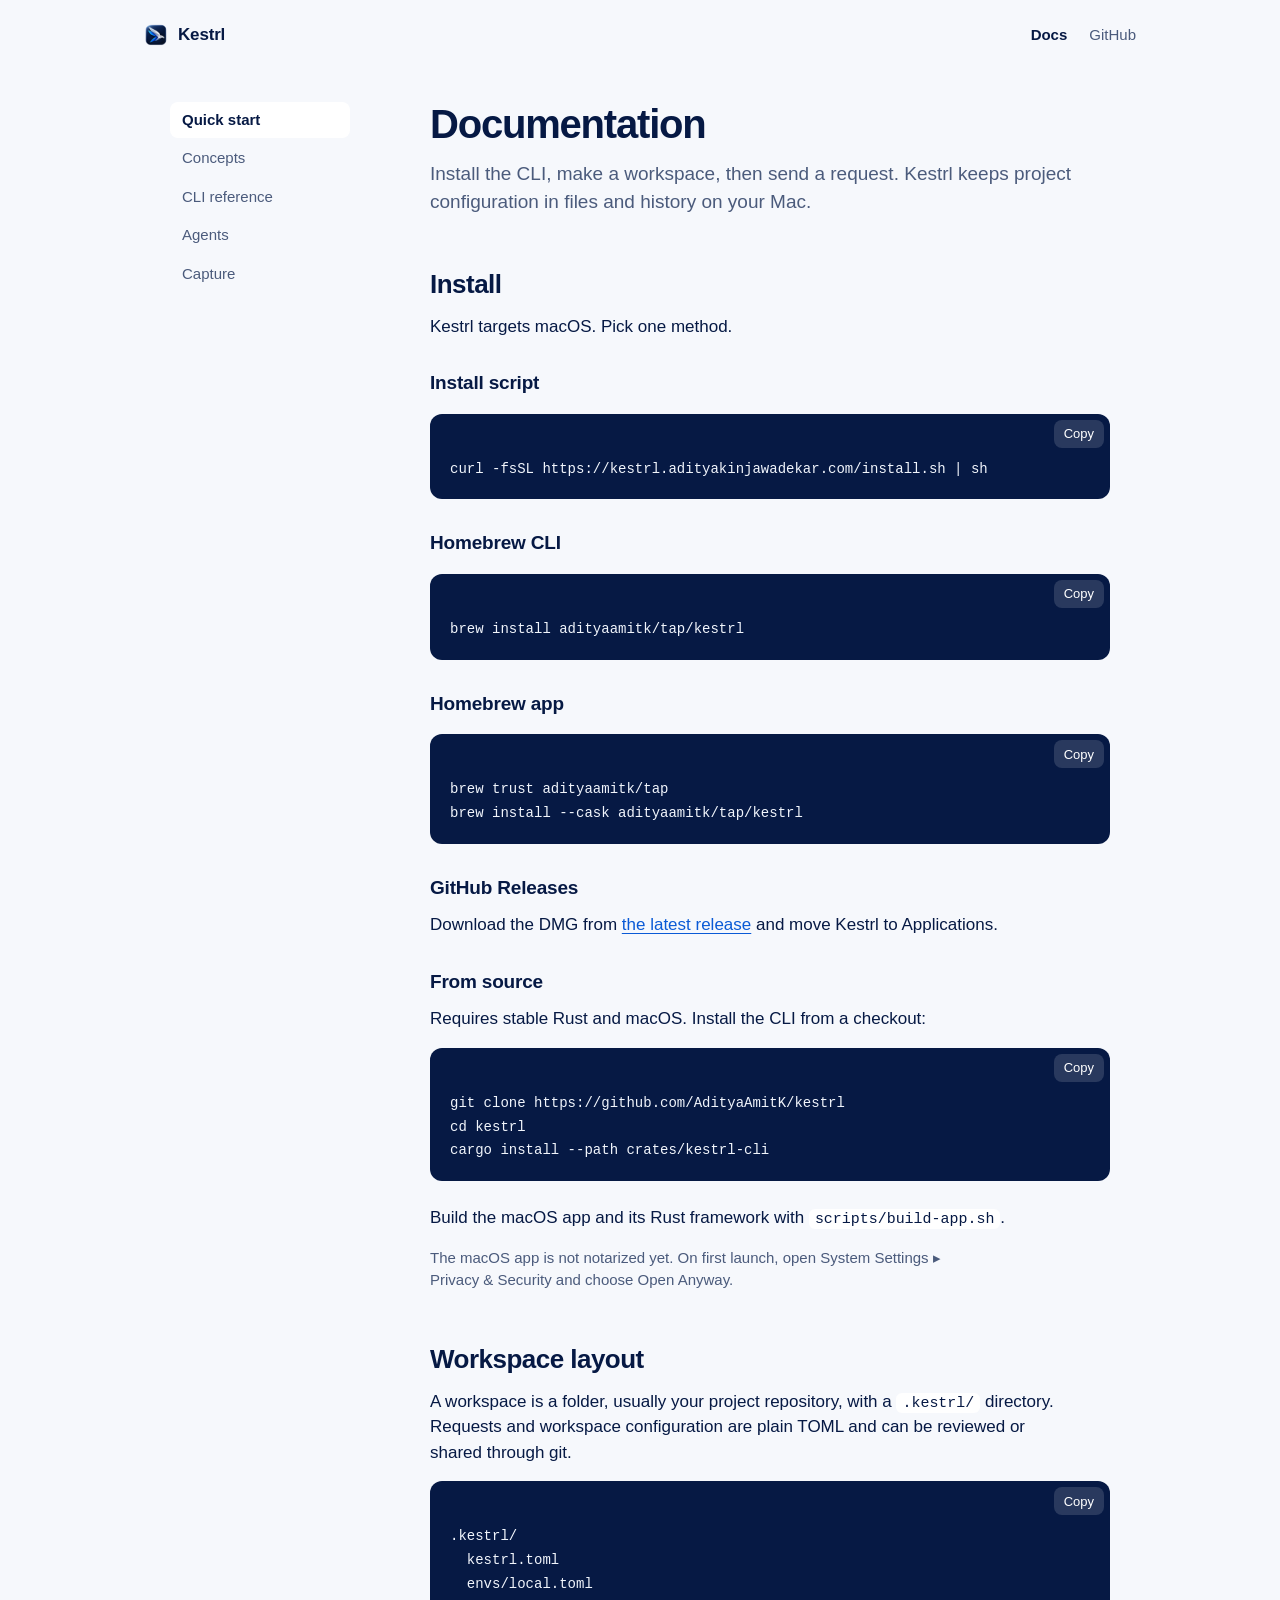
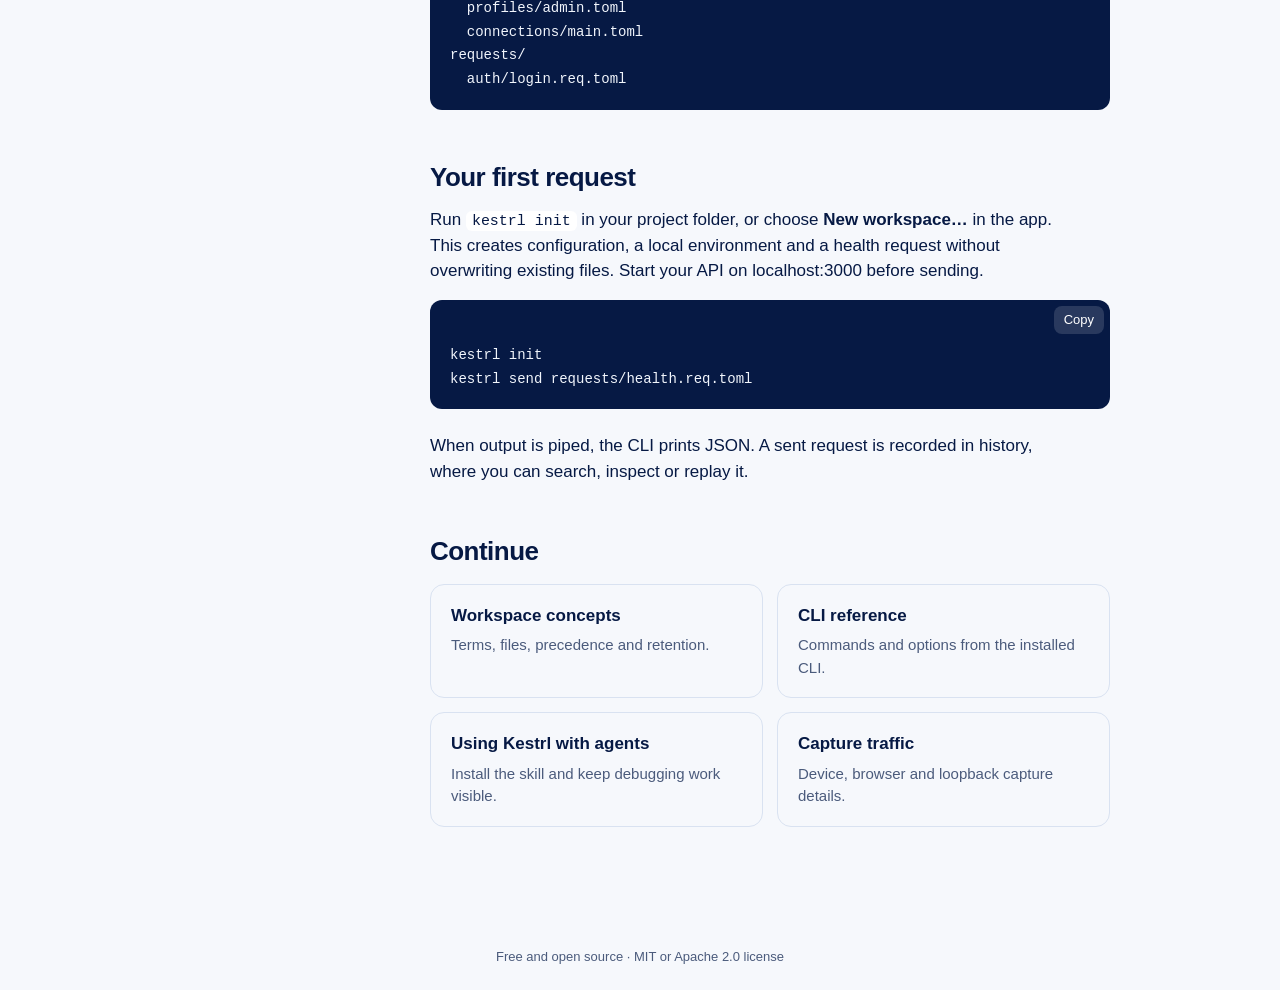
==== commit e1d405ed: "Say 'MIT or Apache 2.0 license' in plain words in the site footer" ====
--- a/site/docs/index.html
+++ b/site/docs/index.html
@@ -67,6 +67,6 @@
 </article>
     </main>
   </div>
-  <footer class="site-footer"><p>Kestrl · MIT OR Apache-2.0</p></footer>
+  <footer class="site-footer"><p>Free and open source · <a href="https://github.com/AdityaAmitK/kestrl#license">MIT or Apache 2.0 license</a></p></footer>
 </body>
 </html>
--- a/site/style.css
+++ b/site/style.css
@@ -55,6 +55,8 @@
 .quiet-links a:hover { color: var(--ink); text-decoration: underline; text-underline-offset: .2em; }
 .site-footer { padding: 24px; color: var(--soft); font-size: 13px; text-align: center; }
 .site-footer p { margin: 0; }
+.site-footer a { color: inherit; text-decoration: none; }
+.site-footer a:hover, .site-footer a:focus-visible { text-decoration: underline; }
 
 /* Docs */
 .bar { display: flex; align-items: center; justify-content: space-between; gap: 24px; width: 100%; max-width: 1040px; margin: 0 auto; padding: 22px 24px; }
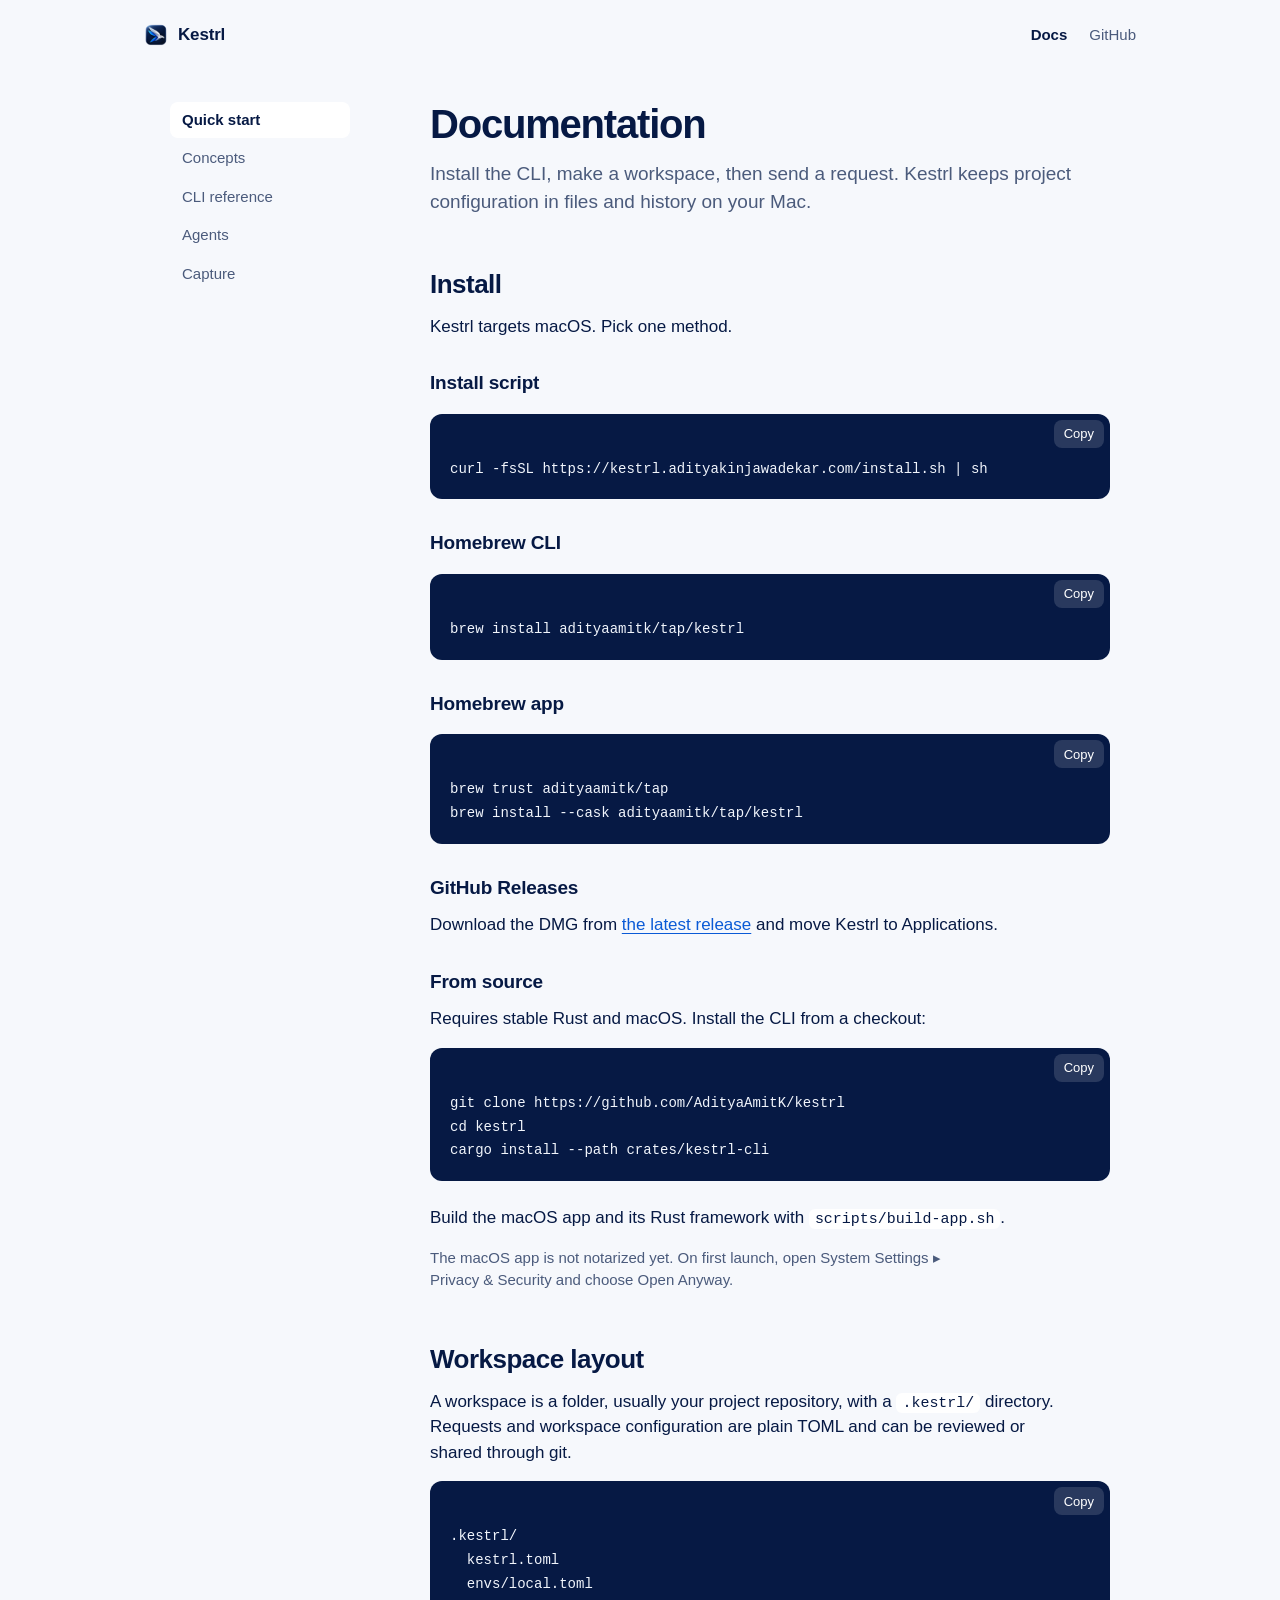
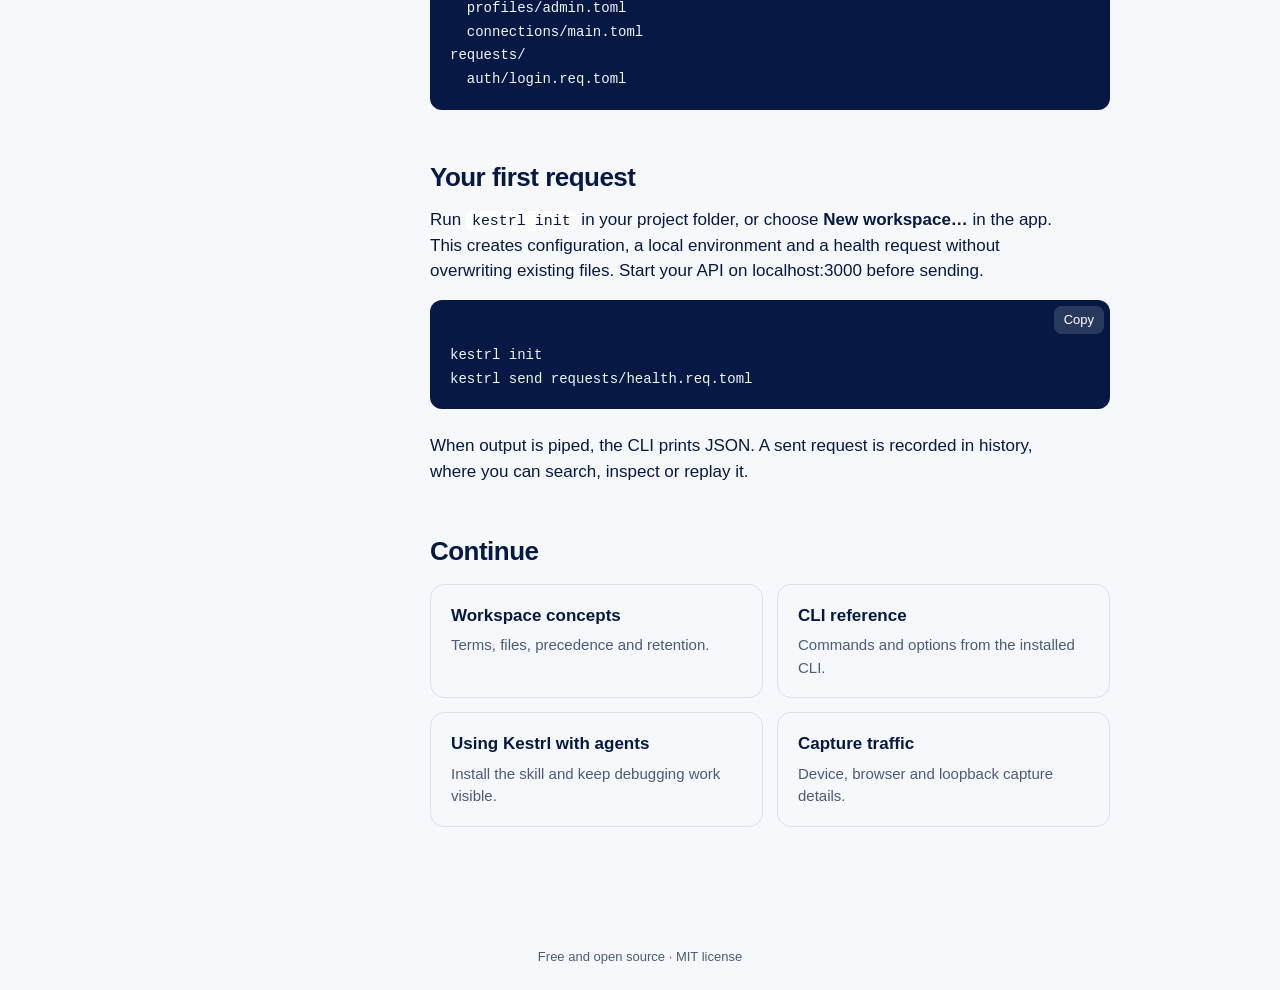
==== commit fa9ca0bc: "License Kestrl under MIT only" ====
--- a/site/docs/index.html
+++ b/site/docs/index.html
@@ -67,6 +67,6 @@
 </article>
     </main>
   </div>
-  <footer class="site-footer"><p>Free and open source · <a href="https://github.com/AdityaAmitK/kestrl#license">MIT or Apache 2.0 license</a></p></footer>
+  <footer class="site-footer"><p>Free and open source · <a href="https://github.com/AdityaAmitK/kestrl#license">MIT license</a></p></footer>
 </body>
 </html>
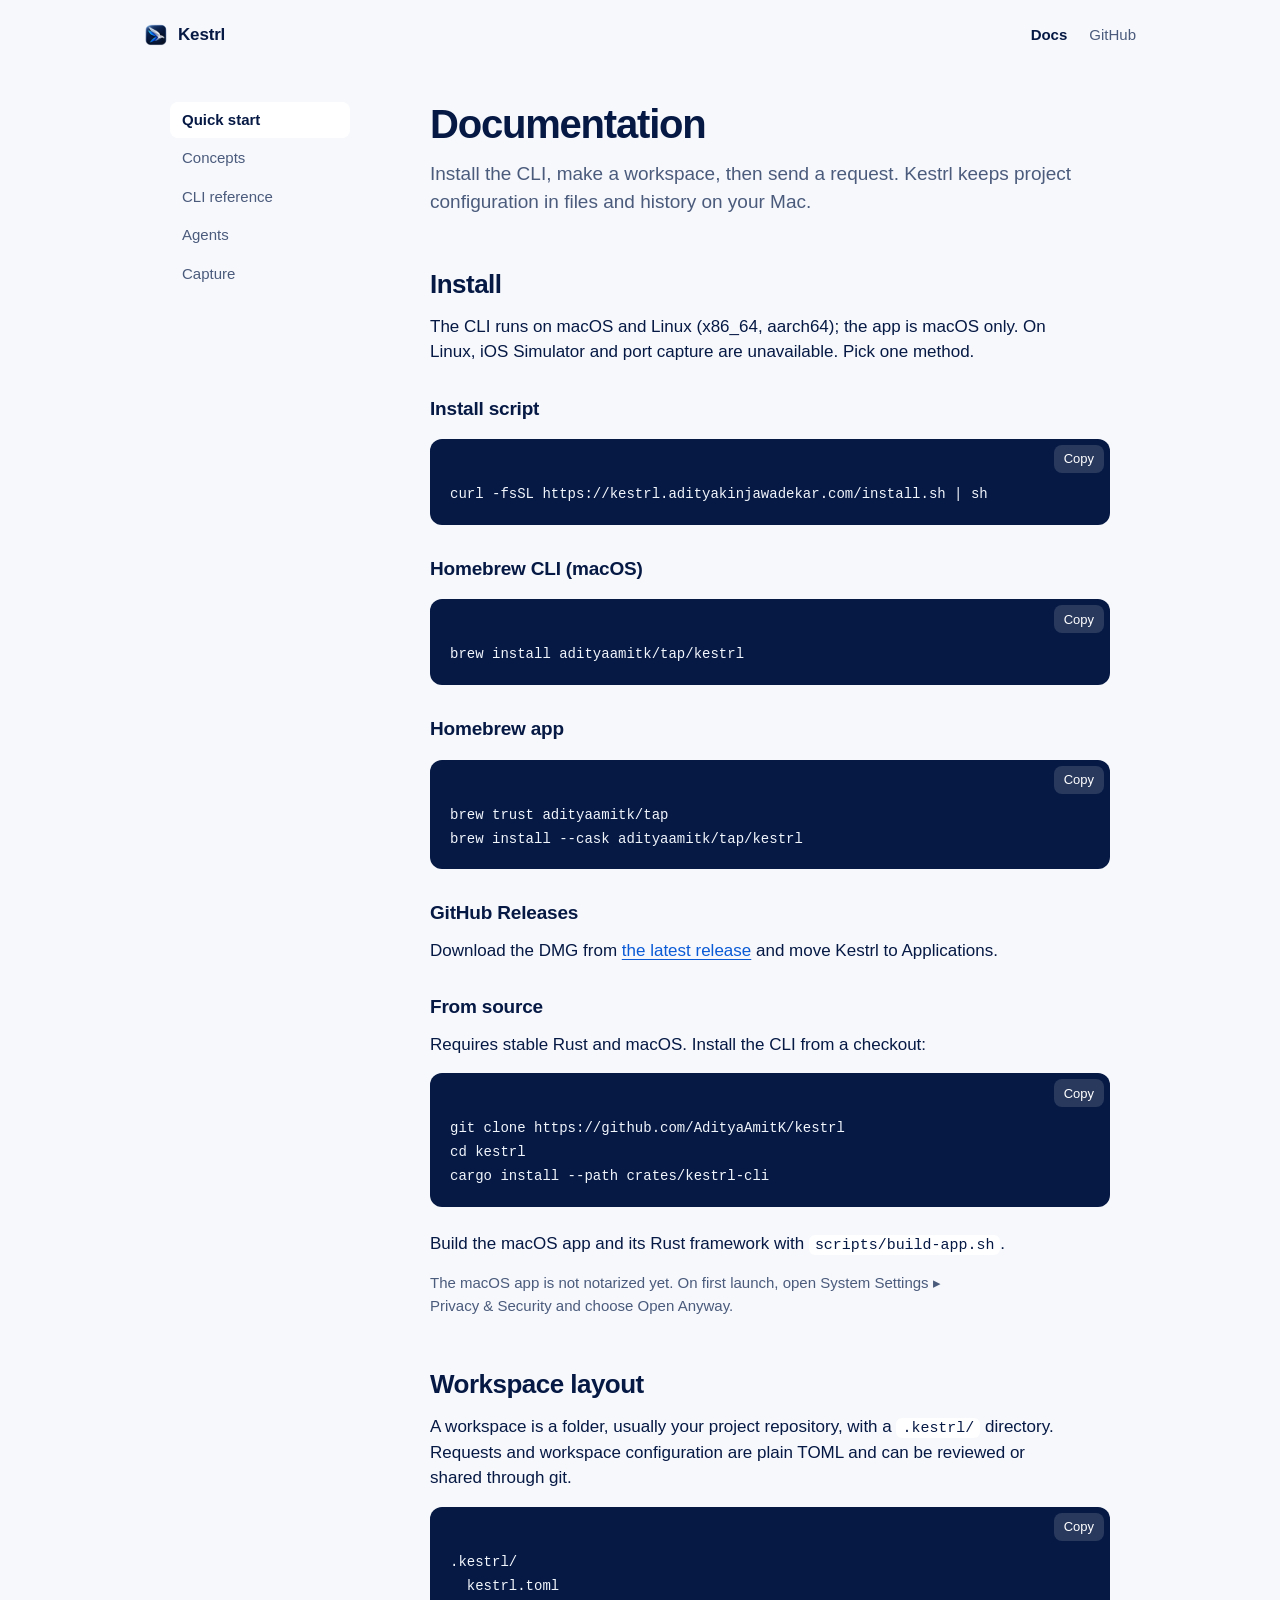
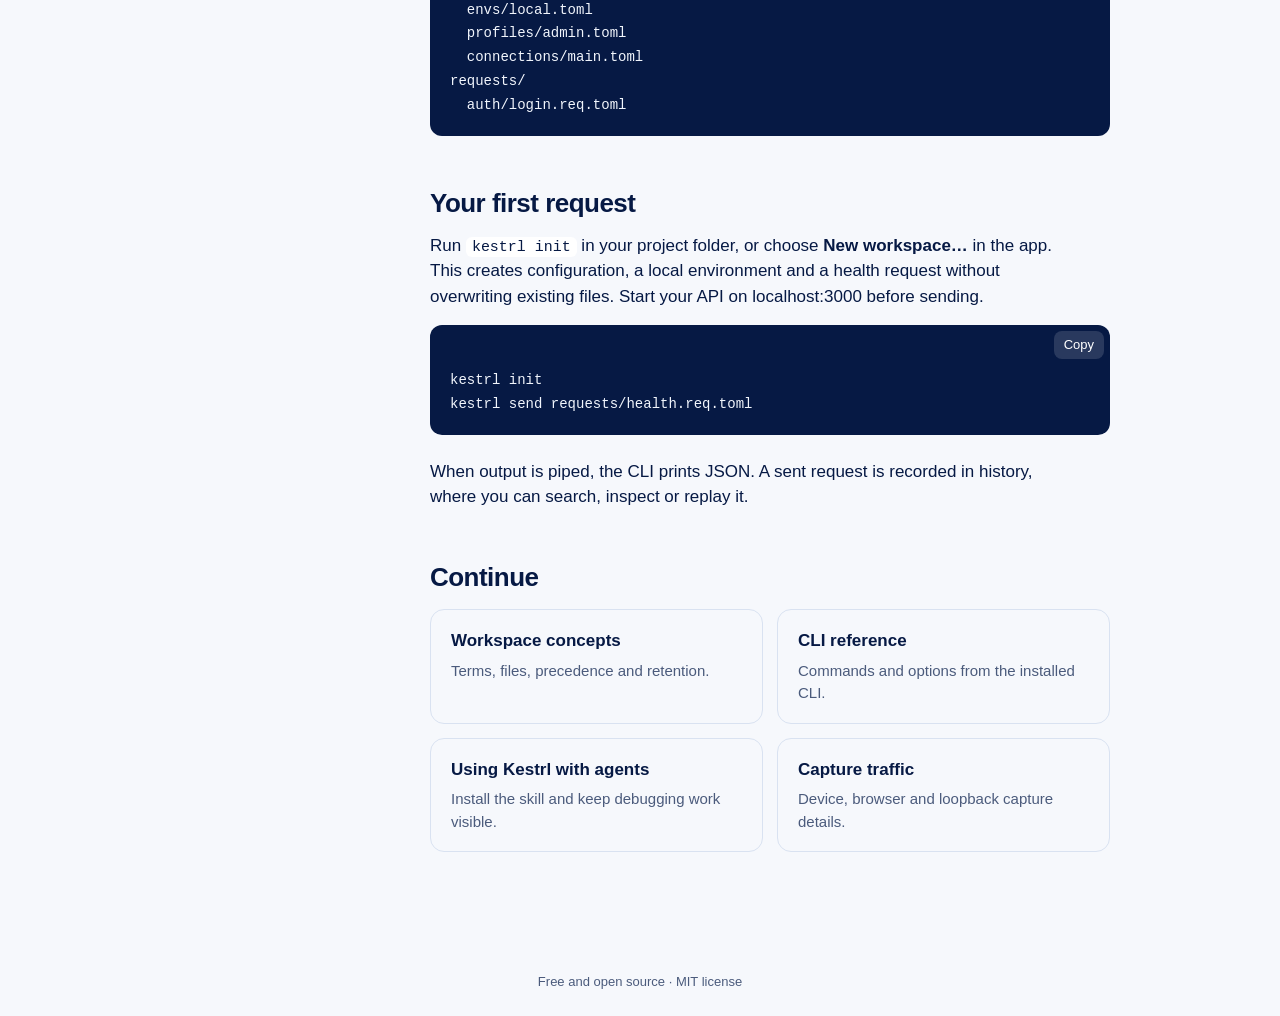
==== commit f3a92d13: "Build and release the CLI for Linux Gate pcap to macOS and vendor OpenSSL on Linux so the CLI builds" ====
--- a/site/docs/index.html
+++ b/site/docs/index.html
@@ -28,10 +28,10 @@
     <main id="main">
     <article class="doc-content">      <h1>Documentation</h1><p class="lede">Install the CLI, make a workspace, then send a request. Kestrl keeps project configuration in files and history on your Mac.</p>
       <h2>Install</h2>
-      <p>Kestrl targets macOS. Pick one method.</p>
+      <p>The CLI runs on macOS and Linux (x86_64, aarch64); the app is macOS only. On Linux, iOS Simulator and port capture are unavailable. Pick one method.</p>
       <h3>Install script</h3>
       <div class="code-block"><pre><code>curl -fsSL https://kestrl.adityakinjawadekar.com/install.sh | sh</code></pre><div class="copy-row"><button class="copy-button" type="button" data-copy>Copy</button></div></div>
-      <h3>Homebrew CLI</h3>
+      <h3>Homebrew CLI (macOS)</h3>
       <div class="code-block"><pre><code>brew install adityaamitk/tap/kestrl</code></pre><div class="copy-row"><button class="copy-button" type="button" data-copy>Copy</button></div></div>
       <h3>Homebrew app</h3>
       <div class="code-block"><pre><code>brew trust adityaamitk/tap
